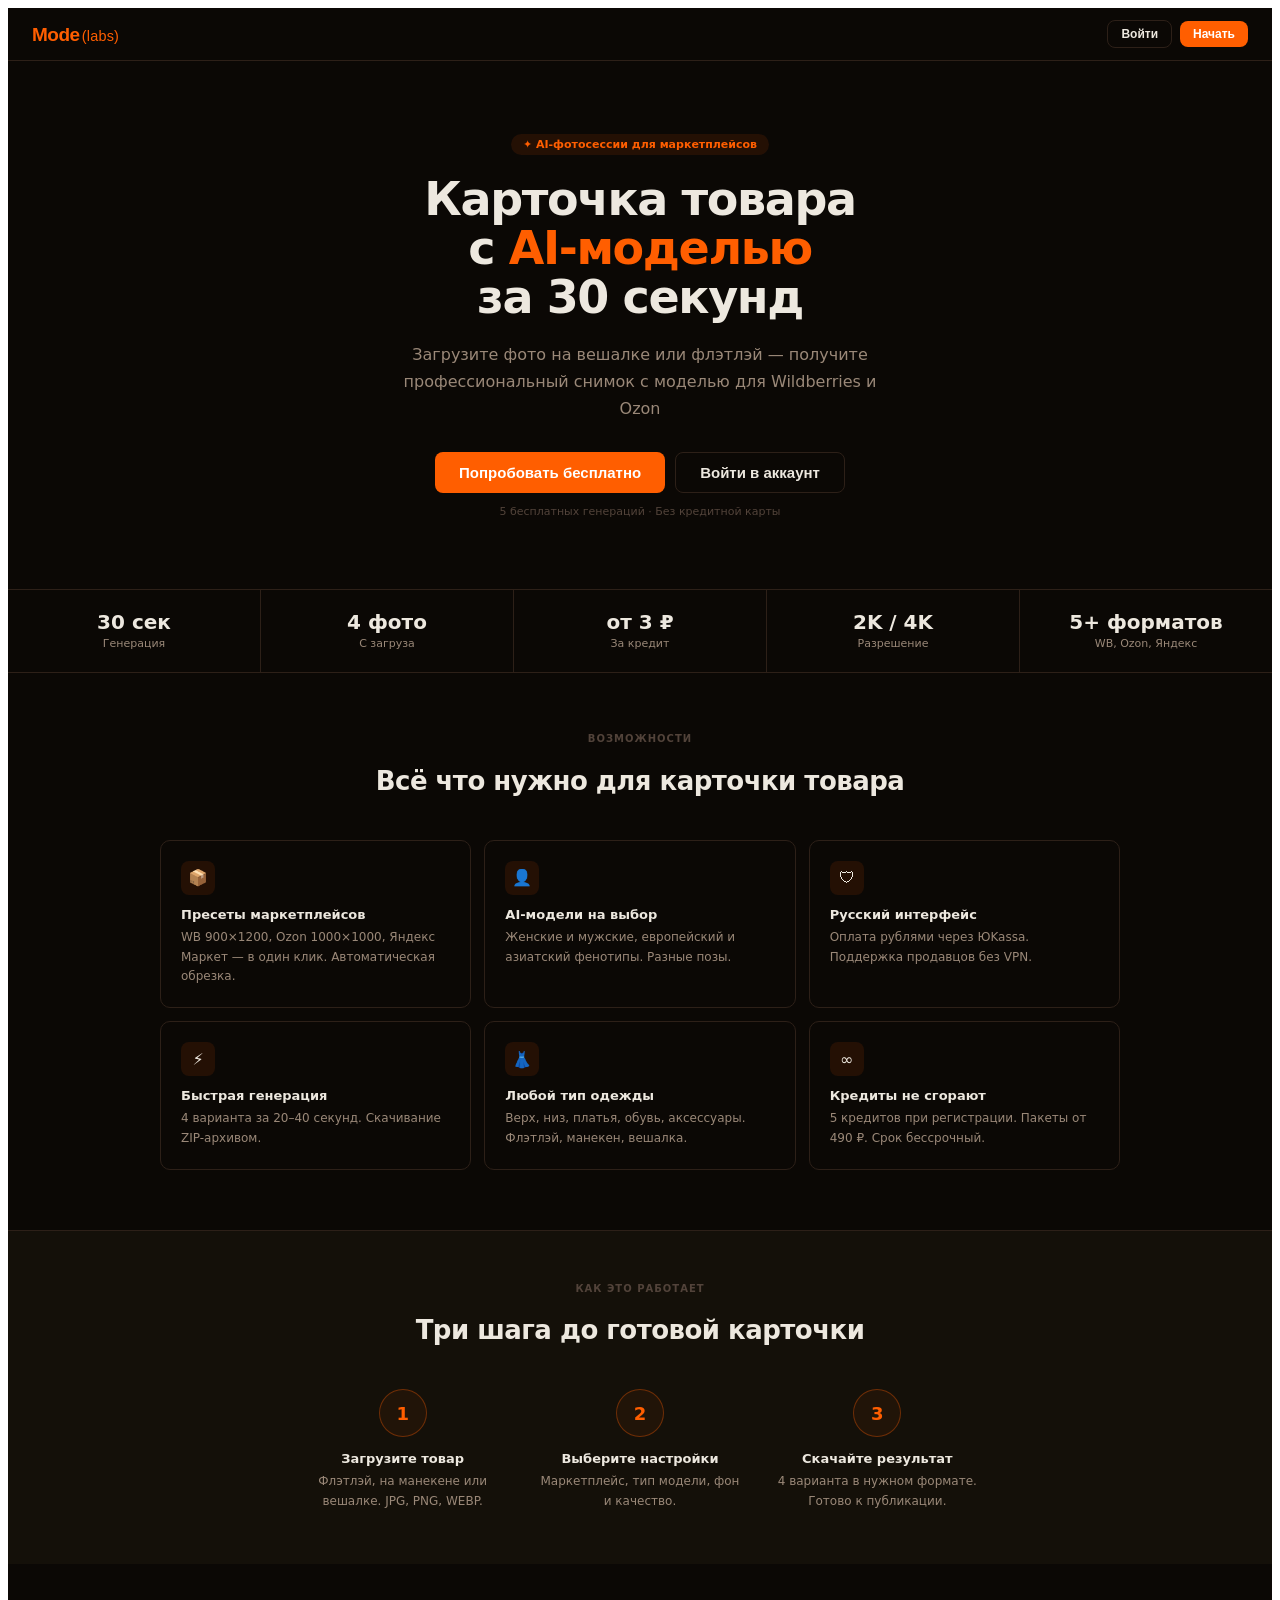
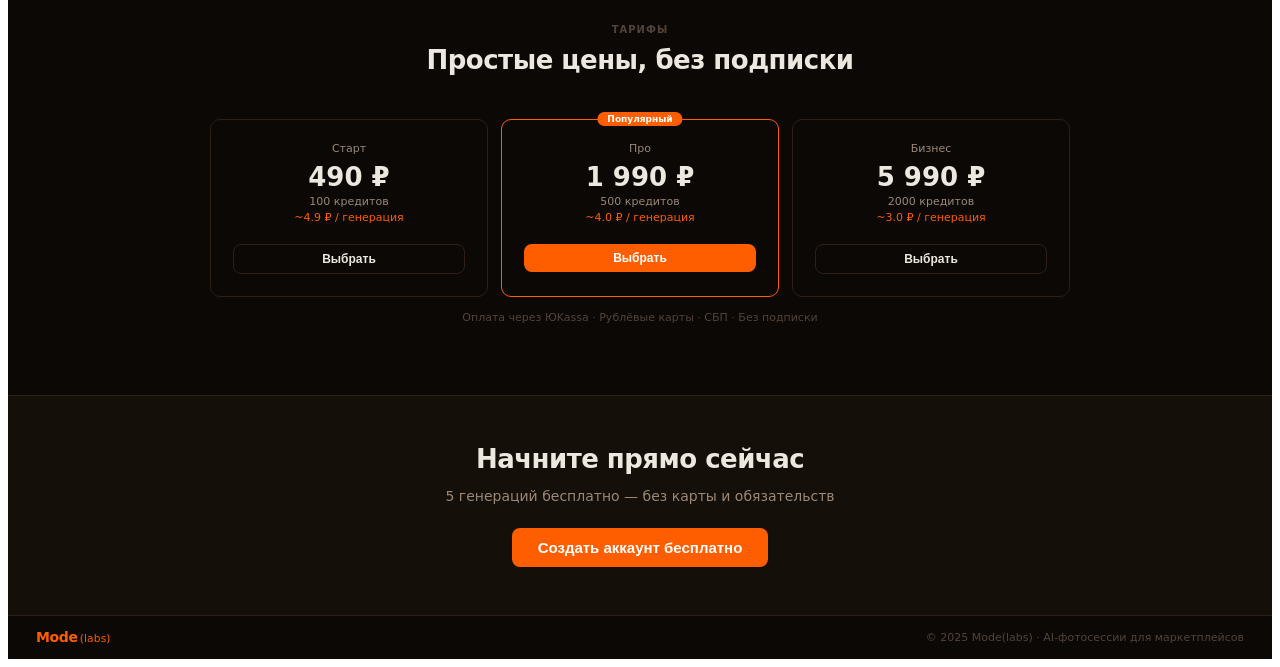
==== ai-platform/index.html @ 8342c1e3 "Deploy ai-platform: ai-platform/index.html" ====
<!DOCTYPE html><html lang="ru"><head><meta charSet="utf-8"/><meta name="viewport" content="width=device-width, initial-scale=1"/><link rel="stylesheet" href="/ai-platform/_next/static/css/af1c600bf6166c7c.css" data-precedence="next"/><link rel="preload" as="script" fetchPriority="low" href="/ai-platform/_next/static/chunks/webpack-ebda83f39826a4a1.js"/><script src="/ai-platform/_next/static/chunks/fd9d1056-4e1a26e2d413ba3c.js" async=""></script><script src="/ai-platform/_next/static/chunks/23-d0611391de2a30e4.js" async=""></script><script src="/ai-platform/_next/static/chunks/main-app-0c053fdb0285bd25.js" async=""></script><script src="/ai-platform/_next/static/chunks/app/page-fd6f2cdaba48dba9.js" async=""></script><title>Mode(labs) — AI-фотосессии для маркетплейсов</title><meta name="description" content="Загрузите фото товара на вешалке или флэтлэй — получите профессиональный снимок с AI-моделью для Wildberries, Ozon и Яндекс Маркет за 30 секунд."/><meta name="keywords" content="AI фотосессии,Wildberries,Ozon,маркетплейс,карточка товара"/><script src="/ai-platform/_next/static/chunks/polyfills-78c92fac7aa8fdd8.js" noModule=""></script></head><body style="font-family:Nunito, system-ui, sans-serif"><div style="background:#0B0805;min-height:100vh;color:#EDE8DF"><header style="display:flex;align-items:center;justify-content:space-between;padding:0 24px;height:52px;border-bottom:1px solid #2D2018;background:#0B0805;position:sticky;top:0;z-index:50"><button style="background:none;border:none;cursor:pointer;padding:0"><div style="display:flex;align-items:baseline;gap:2px;user-select:none;line-height:1"><span style="font-size:19px;font-weight:900;color:#FF5E00;letter-spacing:-0.025em">Mode</span><span style="font-size:14.44px;font-weight:300;color:#FF5E00;letter-spacing:.015em">(labs)</span></div></button><div style="display:flex;align-items:center;gap:8px"><button style="display:inline-flex;align-items:center;justify-content:center;gap:6px;border-radius:8px;font-weight:700;font-size:12px;padding:7px 13px;cursor:pointer;opacity:1;white-space:nowrap;line-height:1;transition:all .15s;background:transparent;color:#EDE8DF;border:1px solid #2D2018">Войти</button><button style="display:inline-flex;align-items:center;justify-content:center;gap:6px;border-radius:8px;font-weight:700;font-size:12px;padding:7px 13px;cursor:pointer;opacity:1;white-space:nowrap;line-height:1;transition:all .15s;background:#FF5E00;color:#fff;border:none">Начать</button></div></header><main style="position:relative"><div class="ml-fade" style="background:#0B0805;color:#EDE8DF"><div style="text-align:center;padding:72px 28px 60px;max-width:720px;margin:0 auto"><div style="display:inline-flex;align-items:center;gap:5px;background:rgba(255,94,0,0.1);color:#FF5E00;padding:4px 12px;border-radius:20px;font-size:11px;font-weight:700;margin-bottom:20px">✦ AI-фотосессии для маркетплейсов</div><h1 style="font-size:clamp(32px, 5vw, 46px);font-weight:900;line-height:1.07;letter-spacing:-0.03em;margin:0 0 18px">Карточка товара<br/>с <span style="color:#FF5E00">AI-моделью</span><br/>за 30 секунд</h1><p style="font-size:16px;color:#9A8878;line-height:1.7;margin:0 0 30px;max-width:500px;margin-left:auto;margin-right:auto">Загрузите фото на вешалке или флэтлэй — получите профессиональный снимок с моделью для Wildberries и Ozon</p><div style="display:flex;gap:10px;justify-content:center;flex-wrap:wrap"><button style="display:inline-flex;align-items:center;justify-content:center;gap:6px;border-radius:8px;font-weight:700;font-size:15px;padding:12px 24px;cursor:pointer;opacity:1;white-space:nowrap;line-height:1;transition:all .15s;background:#FF5E00;color:#fff;border:none">Попробовать бесплатно</button><button style="display:inline-flex;align-items:center;justify-content:center;gap:6px;border-radius:8px;font-weight:700;font-size:15px;padding:12px 24px;cursor:pointer;opacity:1;white-space:nowrap;line-height:1;transition:all .15s;background:transparent;color:#EDE8DF;border:1px solid #2D2018">Войти в аккаунт</button></div><p style="font-size:11px;color:#52433A;margin-top:12px">5 бесплатных генераций · Без кредитной карты</p></div><div style="display:flex;flex-wrap:wrap;border-top:1px solid #2D2018;border-bottom:1px solid #2D2018"><div style="flex:1 1 120px;padding:22px 12px;text-align:center;border-right:1px solid #2D2018"><div style="font-size:20px;font-weight:900;line-height:1">30 сек</div><div style="font-size:11px;color:#9A8878;margin-top:5px">Генерация</div></div><div style="flex:1 1 120px;padding:22px 12px;text-align:center;border-right:1px solid #2D2018"><div style="font-size:20px;font-weight:900;line-height:1">4 фото</div><div style="font-size:11px;color:#9A8878;margin-top:5px">С загруза</div></div><div style="flex:1 1 120px;padding:22px 12px;text-align:center;border-right:1px solid #2D2018"><div style="font-size:20px;font-weight:900;line-height:1">от 3 ₽</div><div style="font-size:11px;color:#9A8878;margin-top:5px">За кредит</div></div><div style="flex:1 1 120px;padding:22px 12px;text-align:center;border-right:1px solid #2D2018"><div style="font-size:20px;font-weight:900;line-height:1">2K / 4K</div><div style="font-size:11px;color:#9A8878;margin-top:5px">Разрешение</div></div><div style="flex:1 1 120px;padding:22px 12px;text-align:center;border-right:none"><div style="font-size:20px;font-weight:900;line-height:1">5+ форматов</div><div style="font-size:11px;color:#9A8878;margin-top:5px">WB, Ozon, Яндекс</div></div></div><div style="padding:60px 28px;max-width:960px;margin:0 auto"><div style="text-align:center;margin-bottom:44px"><div style="font-size:10px;font-weight:700;letter-spacing:.1em;text-transform:uppercase;color:#52433A;margin-bottom:10px">Возможности</div><h2 style="font-size:26px;font-weight:900;letter-spacing:-0.02em">Всё что нужно для карточки товара</h2></div><div style="display:grid;grid-template-columns:repeat(auto-fit, minmax(240px, 1fr));gap:13px"><div style="padding:20px;border:1px solid #2D2018;border-radius:10px"><div style="width:34px;height:34px;background:rgba(255,94,0,0.1);border-radius:8px;display:flex;align-items:center;justify-content:center;margin-bottom:12px;font-size:16px">📦</div><div style="font-size:13px;font-weight:700;margin-bottom:6px">Пресеты маркетплейсов</div><div style="font-size:12px;color:#9A8878;line-height:1.65">WB 900×1200, Ozon 1000×1000, Яндекс Маркет — в один клик. Автоматическая обрезка.</div></div><div style="padding:20px;border:1px solid #2D2018;border-radius:10px"><div style="width:34px;height:34px;background:rgba(255,94,0,0.1);border-radius:8px;display:flex;align-items:center;justify-content:center;margin-bottom:12px;font-size:16px">👤</div><div style="font-size:13px;font-weight:700;margin-bottom:6px">AI-модели на выбор</div><div style="font-size:12px;color:#9A8878;line-height:1.65">Женские и мужские, европейский и азиатский фенотипы. Разные позы.</div></div><div style="padding:20px;border:1px solid #2D2018;border-radius:10px"><div style="width:34px;height:34px;background:rgba(255,94,0,0.1);border-radius:8px;display:flex;align-items:center;justify-content:center;margin-bottom:12px;font-size:16px">🛡</div><div style="font-size:13px;font-weight:700;margin-bottom:6px">Русский интерфейс</div><div style="font-size:12px;color:#9A8878;line-height:1.65">Оплата рублями через ЮKassa. Поддержка продавцов без VPN.</div></div><div style="padding:20px;border:1px solid #2D2018;border-radius:10px"><div style="width:34px;height:34px;background:rgba(255,94,0,0.1);border-radius:8px;display:flex;align-items:center;justify-content:center;margin-bottom:12px;font-size:16px">⚡</div><div style="font-size:13px;font-weight:700;margin-bottom:6px">Быстрая генерация</div><div style="font-size:12px;color:#9A8878;line-height:1.65">4 варианта за 20–40 секунд. Скачивание ZIP-архивом.</div></div><div style="padding:20px;border:1px solid #2D2018;border-radius:10px"><div style="width:34px;height:34px;background:rgba(255,94,0,0.1);border-radius:8px;display:flex;align-items:center;justify-content:center;margin-bottom:12px;font-size:16px">👗</div><div style="font-size:13px;font-weight:700;margin-bottom:6px">Любой тип одежды</div><div style="font-size:12px;color:#9A8878;line-height:1.65">Верх, низ, платья, обувь, аксессуары. Флэтлэй, манекен, вешалка.</div></div><div style="padding:20px;border:1px solid #2D2018;border-radius:10px"><div style="width:34px;height:34px;background:rgba(255,94,0,0.1);border-radius:8px;display:flex;align-items:center;justify-content:center;margin-bottom:12px;font-size:16px">∞</div><div style="font-size:13px;font-weight:700;margin-bottom:6px">Кредиты не сгорают</div><div style="font-size:12px;color:#9A8878;line-height:1.65">5 кредитов при регистрации. Пакеты от 490 ₽. Срок бессрочный.</div></div></div></div><div style="padding:52px 28px;border-top:1px solid #2D2018;background:#141009"><div style="text-align:center;margin-bottom:44px"><div style="font-size:10px;font-weight:700;letter-spacing:.1em;text-transform:uppercase;color:#52433A;margin-bottom:10px">Как это работает</div><h2 style="font-size:26px;font-weight:900;letter-spacing:-0.02em">Три шага до готовой карточки</h2></div><div style="display:grid;grid-template-columns:repeat(auto-fit, minmax(180px, 1fr));gap:32px;max-width:680px;margin:0 auto;text-align:center"><div><div style="width:46px;height:46px;border-radius:50%;border:1px solid rgba(255,94,0,0.35);background:rgba(255,94,0,0.06);display:flex;align-items:center;justify-content:center;margin:0 auto 14px;font-size:18px;font-weight:900;color:#FF5E00">1</div><div style="font-size:13px;font-weight:700;margin-bottom:6px">Загрузите товар</div><div style="font-size:12px;color:#9A8878;line-height:1.65">Флэтлэй, на манекене или вешалке. JPG, PNG, WEBP.</div></div><div><div style="width:46px;height:46px;border-radius:50%;border:1px solid rgba(255,94,0,0.35);background:rgba(255,94,0,0.06);display:flex;align-items:center;justify-content:center;margin:0 auto 14px;font-size:18px;font-weight:900;color:#FF5E00">2</div><div style="font-size:13px;font-weight:700;margin-bottom:6px">Выберите настройки</div><div style="font-size:12px;color:#9A8878;line-height:1.65">Маркетплейс, тип модели, фон и качество.</div></div><div><div style="width:46px;height:46px;border-radius:50%;border:1px solid rgba(255,94,0,0.35);background:rgba(255,94,0,0.06);display:flex;align-items:center;justify-content:center;margin:0 auto 14px;font-size:18px;font-weight:900;color:#FF5E00">3</div><div style="font-size:13px;font-weight:700;margin-bottom:6px">Скачайте результат</div><div style="font-size:12px;color:#9A8878;line-height:1.65">4 варианта в нужном формате. Готово к публикации.</div></div></div></div><div style="padding:60px 28px;max-width:860px;margin:0 auto;text-align:center"><div style="font-size:10px;font-weight:700;letter-spacing:.1em;text-transform:uppercase;color:#52433A;margin-bottom:10px">Тарифы</div><h2 style="font-size:26px;font-weight:900;letter-spacing:-0.02em;margin:0 0 44px">Простые цены, без подписки</h2><div style="display:grid;grid-template-columns:repeat(auto-fit, minmax(200px, 1fr));gap:13px"><div style="padding:22px;border:1px solid #2D2018;border-radius:10px;position:relative"><div style="font-size:11px;color:#9A8878;margin-bottom:7px">Старт</div><div style="font-size:26px;font-weight:900;margin-bottom:3px">490<!-- --> ₽</div><div style="font-size:11px;color:#9A8878;margin-bottom:3px">100<!-- --> кредитов</div><div style="font-size:11px;color:#FF5E00;margin-bottom:20px">~<!-- -->4.9<!-- --> ₽ / генерация</div><button style="display:inline-flex;align-items:center;justify-content:center;gap:6px;border-radius:8px;font-weight:700;font-size:12px;padding:8px 0;cursor:pointer;opacity:1;white-space:nowrap;line-height:1;transition:all .15s;background:transparent;color:#EDE8DF;border:1px solid #2D2018;width:100%">Выбрать</button></div><div style="padding:22px;border:1px solid #FF5E00;border-radius:10px;position:relative"><div style="position:absolute;top:-8px;left:50%;transform:translateX(-50%);background:#FF5E00;color:#fff;font-size:9px;font-weight:800;padding:2px 10px;border-radius:20px;white-space:nowrap">Популярный</div><div style="font-size:11px;color:#9A8878;margin-bottom:7px">Про</div><div style="font-size:26px;font-weight:900;margin-bottom:3px">1 990<!-- --> ₽</div><div style="font-size:11px;color:#9A8878;margin-bottom:3px">500<!-- --> кредитов</div><div style="font-size:11px;color:#FF5E00;margin-bottom:20px">~<!-- -->4.0<!-- --> ₽ / генерация</div><button style="display:inline-flex;align-items:center;justify-content:center;gap:6px;border-radius:8px;font-weight:700;font-size:12px;padding:8px 0;cursor:pointer;opacity:1;white-space:nowrap;line-height:1;transition:all .15s;background:#FF5E00;color:#fff;border:none;width:100%">Выбрать</button></div><div style="padding:22px;border:1px solid #2D2018;border-radius:10px;position:relative"><div style="font-size:11px;color:#9A8878;margin-bottom:7px">Бизнес</div><div style="font-size:26px;font-weight:900;margin-bottom:3px">5 990<!-- --> ₽</div><div style="font-size:11px;color:#9A8878;margin-bottom:3px">2000<!-- --> кредитов</div><div style="font-size:11px;color:#FF5E00;margin-bottom:20px">~<!-- -->3.0<!-- --> ₽ / генерация</div><button style="display:inline-flex;align-items:center;justify-content:center;gap:6px;border-radius:8px;font-weight:700;font-size:12px;padding:8px 0;cursor:pointer;opacity:1;white-space:nowrap;line-height:1;transition:all .15s;background:transparent;color:#EDE8DF;border:1px solid #2D2018;width:100%">Выбрать</button></div></div><p style="margin-top:14px;font-size:11px;color:#52433A">Оплата через ЮKassa · Рублёвые карты · СБП · Без подписки</p></div><div style="text-align:center;padding:48px 28px;border-top:1px solid #2D2018;background:#141009"><h2 style="font-size:26px;font-weight:900;letter-spacing:-0.02em;margin:0 0 12px">Начните прямо сейчас</h2><p style="color:#9A8878;margin-bottom:24px;font-size:14px">5 генераций бесплатно — без карты и обязательств</p><button style="display:inline-flex;align-items:center;justify-content:center;gap:6px;border-radius:8px;font-weight:700;font-size:15px;padding:12px 26px;cursor:pointer;opacity:1;white-space:nowrap;line-height:1;transition:all .15s;background:#FF5E00;color:#fff;border:none">Создать аккаунт бесплатно</button></div><div style="display:flex;align-items:center;justify-content:space-between;flex-wrap:wrap;gap:8px;padding:14px 28px;border-top:1px solid #2D2018"><div style="display:flex;align-items:baseline;gap:2px;user-select:none;line-height:1"><span style="font-size:14px;font-weight:900;color:#FF5E00;letter-spacing:-0.025em">Mode</span><span style="font-size:10.64px;font-weight:300;color:#FF5E00;letter-spacing:.015em">(labs)</span></div><div style="font-size:11px;color:#52433A">© 2025 Mode(labs) · AI-фотосессии для маркетплейсов</div></div></div></main></div><script src="/ai-platform/_next/static/chunks/webpack-ebda83f39826a4a1.js" async=""></script><script>(self.__next_f=self.__next_f||[]).push([0]);self.__next_f.push([2,null])</script><script>self.__next_f.push([1,"1:HL[\"/ai-platform/_next/static/css/af1c600bf6166c7c.css\",\"style\"]\n"])</script><script>self.__next_f.push([1,"2:I[5751,[],\"\"]\n4:I[6513,[],\"ClientPageRoot\"]\n5:I[8212,[\"931\",\"static/chunks/app/page-fd6f2cdaba48dba9.js\"],\"default\"]\n6:I[9275,[],\"\"]\n7:I[1343,[],\"\"]\n9:I[6130,[],\"\"]\na:[]\n"])</script><script>self.__next_f.push([1,"0:[[[\"$\",\"link\",\"0\",{\"rel\":\"stylesheet\",\"href\":\"/ai-platform/_next/static/css/af1c600bf6166c7c.css\",\"precedence\":\"next\",\"crossOrigin\":\"$undefined\"}]],[\"$\",\"$L2\",null,{\"buildId\":\"N1vT6VTdN-Iins-CGkv_4\",\"assetPrefix\":\"/ai-platform\",\"initialCanonicalUrl\":\"/\",\"initialTree\":[\"\",{\"children\":[\"__PAGE__\",{}]},\"$undefined\",\"$undefined\",true],\"initialSeedData\":[\"\",{\"children\":[\"__PAGE__\",{},[[\"$L3\",[\"$\",\"$L4\",null,{\"props\":{\"params\":{},\"searchParams\":{}},\"Component\":\"$5\"}]],null],null]},[[\"$\",\"html\",null,{\"lang\":\"ru\",\"children\":[\"$\",\"body\",null,{\"style\":{\"fontFamily\":\"Nunito, system-ui, sans-serif\"},\"children\":[\"$\",\"$L6\",null,{\"parallelRouterKey\":\"children\",\"segmentPath\":[\"children\"],\"error\":\"$undefined\",\"errorStyles\":\"$undefined\",\"errorScripts\":\"$undefined\",\"template\":[\"$\",\"$L7\",null,{}],\"templateStyles\":\"$undefined\",\"templateScripts\":\"$undefined\",\"notFound\":[[\"$\",\"title\",null,{\"children\":\"404: This page could not be found.\"}],[\"$\",\"div\",null,{\"style\":{\"fontFamily\":\"system-ui,\\\"Segoe UI\\\",Roboto,Helvetica,Arial,sans-serif,\\\"Apple Color Emoji\\\",\\\"Segoe UI Emoji\\\"\",\"height\":\"100vh\",\"textAlign\":\"center\",\"display\":\"flex\",\"flexDirection\":\"column\",\"alignItems\":\"center\",\"justifyContent\":\"center\"},\"children\":[\"$\",\"div\",null,{\"children\":[[\"$\",\"style\",null,{\"dangerouslySetInnerHTML\":{\"__html\":\"body{color:#000;background:#fff;margin:0}.next-error-h1{border-right:1px solid rgba(0,0,0,.3)}@media (prefers-color-scheme:dark){body{color:#fff;background:#000}.next-error-h1{border-right:1px solid rgba(255,255,255,.3)}}\"}}],[\"$\",\"h1\",null,{\"className\":\"next-error-h1\",\"style\":{\"display\":\"inline-block\",\"margin\":\"0 20px 0 0\",\"padding\":\"0 23px 0 0\",\"fontSize\":24,\"fontWeight\":500,\"verticalAlign\":\"top\",\"lineHeight\":\"49px\"},\"children\":\"404\"}],[\"$\",\"div\",null,{\"style\":{\"display\":\"inline-block\"},\"children\":[\"$\",\"h2\",null,{\"style\":{\"fontSize\":14,\"fontWeight\":400,\"lineHeight\":\"49px\",\"margin\":0},\"children\":\"This page could not be found.\"}]}]]}]}]],\"notFoundStyles\":[],\"styles\":null}]}]}],null],null],\"couldBeIntercepted\":false,\"initialHead\":[null,\"$L8\"],\"globalErrorComponent\":\"$9\",\"missingSlots\":\"$Wa\"}]]\n"])</script><script>self.__next_f.push([1,"8:[[\"$\",\"meta\",\"0\",{\"name\":\"viewport\",\"content\":\"width=device-width, initial-scale=1\"}],[\"$\",\"meta\",\"1\",{\"charSet\":\"utf-8\"}],[\"$\",\"title\",\"2\",{\"children\":\"Mode(labs) — AI-фотосессии для маркетплейсов\"}],[\"$\",\"meta\",\"3\",{\"name\":\"description\",\"content\":\"Загрузите фото товара на вешалке или флэтлэй — получите профессиональный снимок с AI-моделью для Wildberries, Ozon и Яндекс Маркет за 30 секунд.\"}],[\"$\",\"meta\",\"4\",{\"name\":\"keywords\",\"content\":\"AI фотосессии,Wildberries,Ozon,маркетплейс,карточка товара\"}]]\n3:null\n"])</script></body></html>
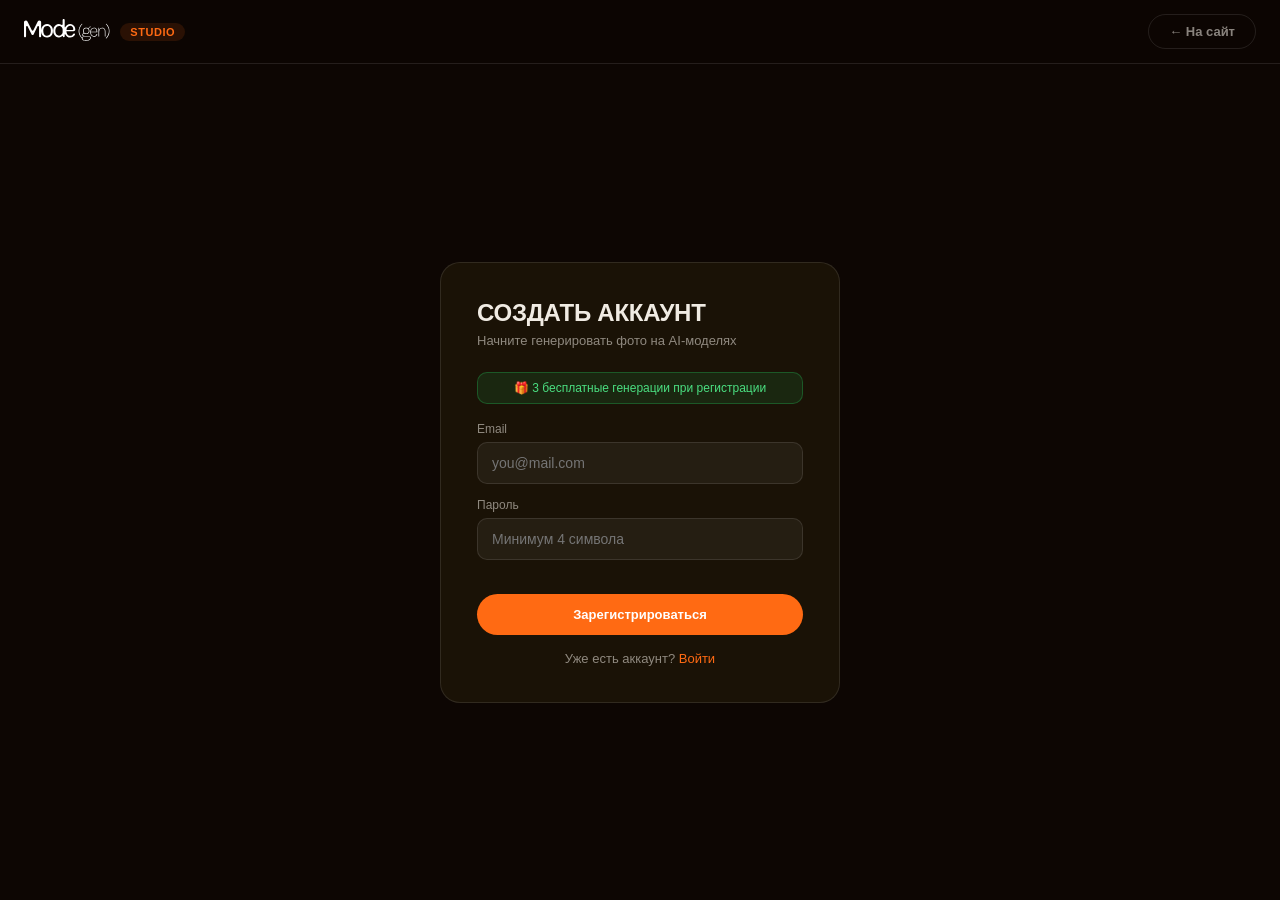
==== commit f29538ca: "AI Platform: full working studio (auth, generation, gallery, billing)" ====
--- a/ai-platform/index.html
+++ b/ai-platform/index.html
@@ -1 +1,533 @@
-<!DOCTYPE html><html lang="ru"><head><meta charSet="utf-8"/><meta name="viewport" content="width=device-width, initial-scale=1"/><link rel="stylesheet" href="/ai-platform/_next/static/css/af1c600bf6166c7c.css" data-precedence="next"/><link rel="preload" as="script" fetchPriority="low" href="/ai-platform/_next/static/chunks/webpack-ebda83f39826a4a1.js"/><script src="/ai-platform/_next/static/chunks/fd9d1056-4e1a26e2d413ba3c.js" async=""></script><script src="/ai-platform/_next/static/chunks/23-d0611391de2a30e4.js" async=""></script><script src="/ai-platform/_next/static/chunks/main-app-0c053fdb0285bd25.js" async=""></script><script src="/ai-platform/_next/static/chunks/app/page-fd6f2cdaba48dba9.js" async=""></script><title>Mode(labs) — AI-фотосессии для маркетплейсов</title><meta name="description" content="Загрузите фото товара на вешалке или флэтлэй — получите профессиональный снимок с AI-моделью для Wildberries, Ozon и Яндекс Маркет за 30 секунд."/><meta name="keywords" content="AI фотосессии,Wildberries,Ozon,маркетплейс,карточка товара"/><script src="/ai-platform/_next/static/chunks/polyfills-78c92fac7aa8fdd8.js" noModule=""></script></head><body style="font-family:Nunito, system-ui, sans-serif"><div style="background:#0B0805;min-height:100vh;color:#EDE8DF"><header style="display:flex;align-items:center;justify-content:space-between;padding:0 24px;height:52px;border-bottom:1px solid #2D2018;background:#0B0805;position:sticky;top:0;z-index:50"><button style="background:none;border:none;cursor:pointer;padding:0"><div style="display:flex;align-items:baseline;gap:2px;user-select:none;line-height:1"><span style="font-size:19px;font-weight:900;color:#FF5E00;letter-spacing:-0.025em">Mode</span><span style="font-size:14.44px;font-weight:300;color:#FF5E00;letter-spacing:.015em">(labs)</span></div></button><div style="display:flex;align-items:center;gap:8px"><button style="display:inline-flex;align-items:center;justify-content:center;gap:6px;border-radius:8px;font-weight:700;font-size:12px;padding:7px 13px;cursor:pointer;opacity:1;white-space:nowrap;line-height:1;transition:all .15s;background:transparent;color:#EDE8DF;border:1px solid #2D2018">Войти</button><button style="display:inline-flex;align-items:center;justify-content:center;gap:6px;border-radius:8px;font-weight:700;font-size:12px;padding:7px 13px;cursor:pointer;opacity:1;white-space:nowrap;line-height:1;transition:all .15s;background:#FF5E00;color:#fff;border:none">Начать</button></div></header><main style="position:relative"><div class="ml-fade" style="background:#0B0805;color:#EDE8DF"><div style="text-align:center;padding:72px 28px 60px;max-width:720px;margin:0 auto"><div style="display:inline-flex;align-items:center;gap:5px;background:rgba(255,94,0,0.1);color:#FF5E00;padding:4px 12px;border-radius:20px;font-size:11px;font-weight:700;margin-bottom:20px">✦ AI-фотосессии для маркетплейсов</div><h1 style="font-size:clamp(32px, 5vw, 46px);font-weight:900;line-height:1.07;letter-spacing:-0.03em;margin:0 0 18px">Карточка товара<br/>с <span style="color:#FF5E00">AI-моделью</span><br/>за 30 секунд</h1><p style="font-size:16px;color:#9A8878;line-height:1.7;margin:0 0 30px;max-width:500px;margin-left:auto;margin-right:auto">Загрузите фото на вешалке или флэтлэй — получите профессиональный снимок с моделью для Wildberries и Ozon</p><div style="display:flex;gap:10px;justify-content:center;flex-wrap:wrap"><button style="display:inline-flex;align-items:center;justify-content:center;gap:6px;border-radius:8px;font-weight:700;font-size:15px;padding:12px 24px;cursor:pointer;opacity:1;white-space:nowrap;line-height:1;transition:all .15s;background:#FF5E00;color:#fff;border:none">Попробовать бесплатно</button><button style="display:inline-flex;align-items:center;justify-content:center;gap:6px;border-radius:8px;font-weight:700;font-size:15px;padding:12px 24px;cursor:pointer;opacity:1;white-space:nowrap;line-height:1;transition:all .15s;background:transparent;color:#EDE8DF;border:1px solid #2D2018">Войти в аккаунт</button></div><p style="font-size:11px;color:#52433A;margin-top:12px">5 бесплатных генераций · Без кредитной карты</p></div><div style="display:flex;flex-wrap:wrap;border-top:1px solid #2D2018;border-bottom:1px solid #2D2018"><div style="flex:1 1 120px;padding:22px 12px;text-align:center;border-right:1px solid #2D2018"><div style="font-size:20px;font-weight:900;line-height:1">30 сек</div><div style="font-size:11px;color:#9A8878;margin-top:5px">Генерация</div></div><div style="flex:1 1 120px;padding:22px 12px;text-align:center;border-right:1px solid #2D2018"><div style="font-size:20px;font-weight:900;line-height:1">4 фото</div><div style="font-size:11px;color:#9A8878;margin-top:5px">С загруза</div></div><div style="flex:1 1 120px;padding:22px 12px;text-align:center;border-right:1px solid #2D2018"><div style="font-size:20px;font-weight:900;line-height:1">от 3 ₽</div><div style="font-size:11px;color:#9A8878;margin-top:5px">За кредит</div></div><div style="flex:1 1 120px;padding:22px 12px;text-align:center;border-right:1px solid #2D2018"><div style="font-size:20px;font-weight:900;line-height:1">2K / 4K</div><div style="font-size:11px;color:#9A8878;margin-top:5px">Разрешение</div></div><div style="flex:1 1 120px;padding:22px 12px;text-align:center;border-right:none"><div style="font-size:20px;font-weight:900;line-height:1">5+ форматов</div><div style="font-size:11px;color:#9A8878;margin-top:5px">WB, Ozon, Яндекс</div></div></div><div style="padding:60px 28px;max-width:960px;margin:0 auto"><div style="text-align:center;margin-bottom:44px"><div style="font-size:10px;font-weight:700;letter-spacing:.1em;text-transform:uppercase;color:#52433A;margin-bottom:10px">Возможности</div><h2 style="font-size:26px;font-weight:900;letter-spacing:-0.02em">Всё что нужно для карточки товара</h2></div><div style="display:grid;grid-template-columns:repeat(auto-fit, minmax(240px, 1fr));gap:13px"><div style="padding:20px;border:1px solid #2D2018;border-radius:10px"><div style="width:34px;height:34px;background:rgba(255,94,0,0.1);border-radius:8px;display:flex;align-items:center;justify-content:center;margin-bottom:12px;font-size:16px">📦</div><div style="font-size:13px;font-weight:700;margin-bottom:6px">Пресеты маркетплейсов</div><div style="font-size:12px;color:#9A8878;line-height:1.65">WB 900×1200, Ozon 1000×1000, Яндекс Маркет — в один клик. Автоматическая обрезка.</div></div><div style="padding:20px;border:1px solid #2D2018;border-radius:10px"><div style="width:34px;height:34px;background:rgba(255,94,0,0.1);border-radius:8px;display:flex;align-items:center;justify-content:center;margin-bottom:12px;font-size:16px">👤</div><div style="font-size:13px;font-weight:700;margin-bottom:6px">AI-модели на выбор</div><div style="font-size:12px;color:#9A8878;line-height:1.65">Женские и мужские, европейский и азиатский фенотипы. Разные позы.</div></div><div style="padding:20px;border:1px solid #2D2018;border-radius:10px"><div style="width:34px;height:34px;background:rgba(255,94,0,0.1);border-radius:8px;display:flex;align-items:center;justify-content:center;margin-bottom:12px;font-size:16px">🛡</div><div style="font-size:13px;font-weight:700;margin-bottom:6px">Русский интерфейс</div><div style="font-size:12px;color:#9A8878;line-height:1.65">Оплата рублями через ЮKassa. Поддержка продавцов без VPN.</div></div><div style="padding:20px;border:1px solid #2D2018;border-radius:10px"><div style="width:34px;height:34px;background:rgba(255,94,0,0.1);border-radius:8px;display:flex;align-items:center;justify-content:center;margin-bottom:12px;font-size:16px">⚡</div><div style="font-size:13px;font-weight:700;margin-bottom:6px">Быстрая генерация</div><div style="font-size:12px;color:#9A8878;line-height:1.65">4 варианта за 20–40 секунд. Скачивание ZIP-архивом.</div></div><div style="padding:20px;border:1px solid #2D2018;border-radius:10px"><div style="width:34px;height:34px;background:rgba(255,94,0,0.1);border-radius:8px;display:flex;align-items:center;justify-content:center;margin-bottom:12px;font-size:16px">👗</div><div style="font-size:13px;font-weight:700;margin-bottom:6px">Любой тип одежды</div><div style="font-size:12px;color:#9A8878;line-height:1.65">Верх, низ, платья, обувь, аксессуары. Флэтлэй, манекен, вешалка.</div></div><div style="padding:20px;border:1px solid #2D2018;border-radius:10px"><div style="width:34px;height:34px;background:rgba(255,94,0,0.1);border-radius:8px;display:flex;align-items:center;justify-content:center;margin-bottom:12px;font-size:16px">∞</div><div style="font-size:13px;font-weight:700;margin-bottom:6px">Кредиты не сгорают</div><div style="font-size:12px;color:#9A8878;line-height:1.65">5 кредитов при регистрации. Пакеты от 490 ₽. Срок бессрочный.</div></div></div></div><div style="padding:52px 28px;border-top:1px solid #2D2018;background:#141009"><div style="text-align:center;margin-bottom:44px"><div style="font-size:10px;font-weight:700;letter-spacing:.1em;text-transform:uppercase;color:#52433A;margin-bottom:10px">Как это работает</div><h2 style="font-size:26px;font-weight:900;letter-spacing:-0.02em">Три шага до готовой карточки</h2></div><div style="display:grid;grid-template-columns:repeat(auto-fit, minmax(180px, 1fr));gap:32px;max-width:680px;margin:0 auto;text-align:center"><div><div style="width:46px;height:46px;border-radius:50%;border:1px solid rgba(255,94,0,0.35);background:rgba(255,94,0,0.06);display:flex;align-items:center;justify-content:center;margin:0 auto 14px;font-size:18px;font-weight:900;color:#FF5E00">1</div><div style="font-size:13px;font-weight:700;margin-bottom:6px">Загрузите товар</div><div style="font-size:12px;color:#9A8878;line-height:1.65">Флэтлэй, на манекене или вешалке. JPG, PNG, WEBP.</div></div><div><div style="width:46px;height:46px;border-radius:50%;border:1px solid rgba(255,94,0,0.35);background:rgba(255,94,0,0.06);display:flex;align-items:center;justify-content:center;margin:0 auto 14px;font-size:18px;font-weight:900;color:#FF5E00">2</div><div style="font-size:13px;font-weight:700;margin-bottom:6px">Выберите настройки</div><div style="font-size:12px;color:#9A8878;line-height:1.65">Маркетплейс, тип модели, фон и качество.</div></div><div><div style="width:46px;height:46px;border-radius:50%;border:1px solid rgba(255,94,0,0.35);background:rgba(255,94,0,0.06);display:flex;align-items:center;justify-content:center;margin:0 auto 14px;font-size:18px;font-weight:900;color:#FF5E00">3</div><div style="font-size:13px;font-weight:700;margin-bottom:6px">Скачайте результат</div><div style="font-size:12px;color:#9A8878;line-height:1.65">4 варианта в нужном формате. Готово к публикации.</div></div></div></div><div style="padding:60px 28px;max-width:860px;margin:0 auto;text-align:center"><div style="font-size:10px;font-weight:700;letter-spacing:.1em;text-transform:uppercase;color:#52433A;margin-bottom:10px">Тарифы</div><h2 style="font-size:26px;font-weight:900;letter-spacing:-0.02em;margin:0 0 44px">Простые цены, без подписки</h2><div style="display:grid;grid-template-columns:repeat(auto-fit, minmax(200px, 1fr));gap:13px"><div style="padding:22px;border:1px solid #2D2018;border-radius:10px;position:relative"><div style="font-size:11px;color:#9A8878;margin-bottom:7px">Старт</div><div style="font-size:26px;font-weight:900;margin-bottom:3px">490<!-- --> ₽</div><div style="font-size:11px;color:#9A8878;margin-bottom:3px">100<!-- --> кредитов</div><div style="font-size:11px;color:#FF5E00;margin-bottom:20px">~<!-- -->4.9<!-- --> ₽ / генерация</div><button style="display:inline-flex;align-items:center;justify-content:center;gap:6px;border-radius:8px;font-weight:700;font-size:12px;padding:8px 0;cursor:pointer;opacity:1;white-space:nowrap;line-height:1;transition:all .15s;background:transparent;color:#EDE8DF;border:1px solid #2D2018;width:100%">Выбрать</button></div><div style="padding:22px;border:1px solid #FF5E00;border-radius:10px;position:relative"><div style="position:absolute;top:-8px;left:50%;transform:translateX(-50%);background:#FF5E00;color:#fff;font-size:9px;font-weight:800;padding:2px 10px;border-radius:20px;white-space:nowrap">Популярный</div><div style="font-size:11px;color:#9A8878;margin-bottom:7px">Про</div><div style="font-size:26px;font-weight:900;margin-bottom:3px">1 990<!-- --> ₽</div><div style="font-size:11px;color:#9A8878;margin-bottom:3px">500<!-- --> кредитов</div><div style="font-size:11px;color:#FF5E00;margin-bottom:20px">~<!-- -->4.0<!-- --> ₽ / генерация</div><button style="display:inline-flex;align-items:center;justify-content:center;gap:6px;border-radius:8px;font-weight:700;font-size:12px;padding:8px 0;cursor:pointer;opacity:1;white-space:nowrap;line-height:1;transition:all .15s;background:#FF5E00;color:#fff;border:none;width:100%">Выбрать</button></div><div style="padding:22px;border:1px solid #2D2018;border-radius:10px;position:relative"><div style="font-size:11px;color:#9A8878;margin-bottom:7px">Бизнес</div><div style="font-size:26px;font-weight:900;margin-bottom:3px">5 990<!-- --> ₽</div><div style="font-size:11px;color:#9A8878;margin-bottom:3px">2000<!-- --> кредитов</div><div style="font-size:11px;color:#FF5E00;margin-bottom:20px">~<!-- -->3.0<!-- --> ₽ / генерация</div><button style="display:inline-flex;align-items:center;justify-content:center;gap:6px;border-radius:8px;font-weight:700;font-size:12px;padding:8px 0;cursor:pointer;opacity:1;white-space:nowrap;line-height:1;transition:all .15s;background:transparent;color:#EDE8DF;border:1px solid #2D2018;width:100%">Выбрать</button></div></div><p style="margin-top:14px;font-size:11px;color:#52433A">Оплата через ЮKassa · Рублёвые карты · СБП · Без подписки</p></div><div style="text-align:center;padding:48px 28px;border-top:1px solid #2D2018;background:#141009"><h2 style="font-size:26px;font-weight:900;letter-spacing:-0.02em;margin:0 0 12px">Начните прямо сейчас</h2><p style="color:#9A8878;margin-bottom:24px;font-size:14px">5 генераций бесплатно — без карты и обязательств</p><button style="display:inline-flex;align-items:center;justify-content:center;gap:6px;border-radius:8px;font-weight:700;font-size:15px;padding:12px 26px;cursor:pointer;opacity:1;white-space:nowrap;line-height:1;transition:all .15s;background:#FF5E00;color:#fff;border:none">Создать аккаунт бесплатно</button></div><div style="display:flex;align-items:center;justify-content:space-between;flex-wrap:wrap;gap:8px;padding:14px 28px;border-top:1px solid #2D2018"><div style="display:flex;align-items:baseline;gap:2px;user-select:none;line-height:1"><span style="font-size:14px;font-weight:900;color:#FF5E00;letter-spacing:-0.025em">Mode</span><span style="font-size:10.64px;font-weight:300;color:#FF5E00;letter-spacing:.015em">(labs)</span></div><div style="font-size:11px;color:#52433A">© 2025 Mode(labs) · AI-фотосессии для маркетплейсов</div></div></div></main></div><script src="/ai-platform/_next/static/chunks/webpack-ebda83f39826a4a1.js" async=""></script><script>(self.__next_f=self.__next_f||[]).push([0]);self.__next_f.push([2,null])</script><script>self.__next_f.push([1,"1:HL[\"/ai-platform/_next/static/css/af1c600bf6166c7c.css\",\"style\"]\n"])</script><script>self.__next_f.push([1,"2:I[5751,[],\"\"]\n4:I[6513,[],\"ClientPageRoot\"]\n5:I[8212,[\"931\",\"static/chunks/app/page-fd6f2cdaba48dba9.js\"],\"default\"]\n6:I[9275,[],\"\"]\n7:I[1343,[],\"\"]\n9:I[6130,[],\"\"]\na:[]\n"])</script><script>self.__next_f.push([1,"0:[[[\"$\",\"link\",\"0\",{\"rel\":\"stylesheet\",\"href\":\"/ai-platform/_next/static/css/af1c600bf6166c7c.css\",\"precedence\":\"next\",\"crossOrigin\":\"$undefined\"}]],[\"$\",\"$L2\",null,{\"buildId\":\"N1vT6VTdN-Iins-CGkv_4\",\"assetPrefix\":\"/ai-platform\",\"initialCanonicalUrl\":\"/\",\"initialTree\":[\"\",{\"children\":[\"__PAGE__\",{}]},\"$undefined\",\"$undefined\",true],\"initialSeedData\":[\"\",{\"children\":[\"__PAGE__\",{},[[\"$L3\",[\"$\",\"$L4\",null,{\"props\":{\"params\":{},\"searchParams\":{}},\"Component\":\"$5\"}]],null],null]},[[\"$\",\"html\",null,{\"lang\":\"ru\",\"children\":[\"$\",\"body\",null,{\"style\":{\"fontFamily\":\"Nunito, system-ui, sans-serif\"},\"children\":[\"$\",\"$L6\",null,{\"parallelRouterKey\":\"children\",\"segmentPath\":[\"children\"],\"error\":\"$undefined\",\"errorStyles\":\"$undefined\",\"errorScripts\":\"$undefined\",\"template\":[\"$\",\"$L7\",null,{}],\"templateStyles\":\"$undefined\",\"templateScripts\":\"$undefined\",\"notFound\":[[\"$\",\"title\",null,{\"children\":\"404: This page could not be found.\"}],[\"$\",\"div\",null,{\"style\":{\"fontFamily\":\"system-ui,\\\"Segoe UI\\\",Roboto,Helvetica,Arial,sans-serif,\\\"Apple Color Emoji\\\",\\\"Segoe UI Emoji\\\"\",\"height\":\"100vh\",\"textAlign\":\"center\",\"display\":\"flex\",\"flexDirection\":\"column\",\"alignItems\":\"center\",\"justifyContent\":\"center\"},\"children\":[\"$\",\"div\",null,{\"children\":[[\"$\",\"style\",null,{\"dangerouslySetInnerHTML\":{\"__html\":\"body{color:#000;background:#fff;margin:0}.next-error-h1{border-right:1px solid rgba(0,0,0,.3)}@media (prefers-color-scheme:dark){body{color:#fff;background:#000}.next-error-h1{border-right:1px solid rgba(255,255,255,.3)}}\"}}],[\"$\",\"h1\",null,{\"className\":\"next-error-h1\",\"style\":{\"display\":\"inline-block\",\"margin\":\"0 20px 0 0\",\"padding\":\"0 23px 0 0\",\"fontSize\":24,\"fontWeight\":500,\"verticalAlign\":\"top\",\"lineHeight\":\"49px\"},\"children\":\"404\"}],[\"$\",\"div\",null,{\"style\":{\"display\":\"inline-block\"},\"children\":[\"$\",\"h2\",null,{\"style\":{\"fontSize\":14,\"fontWeight\":400,\"lineHeight\":\"49px\",\"margin\":0},\"children\":\"This page could not be found.\"}]}]]}]}]],\"notFoundStyles\":[],\"styles\":null}]}]}],null],null],\"couldBeIntercepted\":false,\"initialHead\":[null,\"$L8\"],\"globalErrorComponent\":\"$9\",\"missingSlots\":\"$Wa\"}]]\n"])</script><script>self.__next_f.push([1,"8:[[\"$\",\"meta\",\"0\",{\"name\":\"viewport\",\"content\":\"width=device-width, initial-scale=1\"}],[\"$\",\"meta\",\"1\",{\"charSet\":\"utf-8\"}],[\"$\",\"title\",\"2\",{\"children\":\"Mode(labs) — AI-фотосессии для маркетплейсов\"}],[\"$\",\"meta\",\"3\",{\"name\":\"description\",\"content\":\"Загрузите фото товара на вешалке или флэтлэй — получите профессиональный снимок с AI-моделью для Wildberries, Ozon и Яндекс Маркет за 30 секунд.\"}],[\"$\",\"meta\",\"4\",{\"name\":\"keywords\",\"content\":\"AI фотосессии,Wildberries,Ozon,маркетплейс,карточка товара\"}]]\n3:null\n"])</script></body></html>+<!DOCTYPE html>
+<html lang="ru">
+<head>
+<meta charset="UTF-8"/>
+<meta name="viewport" content="width=device-width,initial-scale=1.0"/>
+<title>Mode(gen) Studio — AI-фотосессии</title>
+<style>
+*,*::before,*::after{box-sizing:border-box;margin:0;padding:0}
+:root{--or:#FF6A13;--bg:#0D0603;--card:#1A1206;--bd:rgba(255,255,255,.1);--tx:#F0EBE3;--mu:rgba(240,235,227,.55)}
+html,body{overflow-x:hidden;max-width:100vw}
+body{font-family:Inter,-apple-system,sans-serif;background:var(--bg);color:var(--tx);min-height:100vh}
+a{text-decoration:none;color:inherit}
+button{font-family:inherit;cursor:pointer;border:none}
+input,textarea,select{font-family:inherit}
+
+/* NAV */
+.nav{position:fixed;top:0;left:0;right:0;height:64px;background:rgba(13,6,3,.95);backdrop-filter:blur(16px);
+  border-bottom:1px solid var(--bd);display:flex;align-items:center;justify-content:space-between;padding:0 24px;z-index:100}
+.nav-left{display:flex;align-items:center;gap:10px}
+.logo{height:22px;filter:brightness(0) invert(1)}
+.studio-tag{font-size:11px;font-weight:600;color:var(--or);background:rgba(255,106,19,.12);
+  padding:3px 10px;border-radius:12px;letter-spacing:.05em}
+.nav-right{display:flex;align-items:center;gap:14px}
+.credits-pill{display:flex;align-items:center;gap:6px;background:var(--card);border:1px solid var(--bd);
+  padding:7px 14px;border-radius:20px;font-size:13px;font-weight:600}
+.credits-pill span{color:var(--or)}
+.btn{background:var(--or);color:#fff;padding:9px 20px;border-radius:24px;font-size:13px;font-weight:600;transition:.2s}
+.btn:hover{background:#E55200}
+.btn-ghost{background:transparent;border:1px solid var(--bd);color:var(--mu)}
+.btn-ghost:hover{color:#fff;border-color:rgba(255,255,255,.3)}
+.btn:disabled{opacity:.5;cursor:not-allowed}
+
+/* LAYOUT */
+.page{padding-top:64px;min-height:100vh}
+.container{max-width:1200px;margin:0 auto;padding:32px 24px}
+
+/* AUTH */
+.auth-wrap{display:flex;align-items:center;justify-content:center;min-height:calc(100vh - 64px);padding:24px}
+.auth-card{width:100%;max-width:400px;background:var(--card);border:1px solid var(--bd);border-radius:20px;padding:36px}
+.auth-card h1{font-size:24px;font-weight:600;margin-bottom:6px;text-transform:uppercase;letter-spacing:-.01em}
+.auth-card p{font-size:13px;color:var(--mu);margin-bottom:24px}
+.field{margin-bottom:14px}
+.field label{display:block;font-size:12px;color:var(--mu);margin-bottom:6px;font-weight:500}
+.field input{width:100%;background:rgba(255,255,255,.05);border:1px solid var(--bd);border-radius:10px;
+  padding:12px 14px;color:var(--tx);font-size:14px;outline:none;transition:.2s}
+.field input:focus{border-color:rgba(255,106,19,.5)}
+.auth-err{font-size:12px;color:#EF6A5A;margin:-6px 0 10px;min-height:16px}
+.auth-switch{text-align:center;font-size:13px;color:var(--mu);margin-top:16px}
+.auth-switch a{color:var(--or);cursor:pointer}
+.free-badge{background:rgba(34,197,94,.12);border:1px solid rgba(34,197,94,.3);color:#4ADE80;
+  font-size:12px;padding:8px 14px;border-radius:10px;margin-bottom:18px;text-align:center}
+
+/* TABS */
+.tabs{display:flex;gap:6px;margin-bottom:28px;flex-wrap:wrap}
+.tab{padding:9px 20px;border-radius:22px;font-size:13px;font-weight:600;background:transparent;
+  color:var(--mu);border:1px solid var(--bd);transition:.2s}
+.tab.active{background:var(--or);color:#fff;border-color:var(--or)}
+
+/* STUDIO */
+.studio{display:grid;grid-template-columns:1fr 340px;gap:20px}
+@media(max-width:900px){.studio{grid-template-columns:1fr}}
+.panel{background:var(--card);border:1px solid var(--bd);border-radius:18px;padding:22px}
+.panel h3{font-size:14px;font-weight:600;text-transform:uppercase;letter-spacing:.03em;margin-bottom:16px;color:var(--mu)}
+
+/* DROPZONE */
+.drop{border:2px dashed rgba(255,106,19,.35);border-radius:14px;padding:36px 20px;text-align:center;
+  cursor:pointer;transition:.2s;position:relative;min-height:220px;display:flex;flex-direction:column;
+  align-items:center;justify-content:center;gap:10px}
+.drop:hover,.drop.over{border-color:var(--or);background:rgba(255,106,19,.04)}
+.drop .ic{font-size:36px}
+.drop .t1{font-size:15px;font-weight:600}
+.drop .t2{font-size:12px;color:var(--mu)}
+.drop img.preview{max-width:100%;max-height:300px;border-radius:10px;object-fit:contain}
+.drop input{display:none}
+
+/* MODEL GRID */
+.mgrid{display:grid;grid-template-columns:repeat(4,1fr);gap:8px}
+@media(max-width:600px){.mgrid{grid-template-columns:repeat(3,1fr)}}
+.mopt{position:relative;border-radius:10px;overflow:hidden;cursor:pointer;aspect-ratio:3/4;
+  border:2px solid transparent;transition:.15s}
+.mopt img{width:100%;height:100%;object-fit:cover;display:block}
+.mopt .mname{position:absolute;bottom:0;left:0;right:0;padding:14px 6px 5px;font-size:10px;font-weight:600;
+  text-align:center;background:linear-gradient(to top,rgba(0,0,0,.85),transparent);text-transform:uppercase}
+.mopt.sel{border-color:var(--or)}
+.mopt.sel::after{content:'✓';position:absolute;top:5px;right:5px;width:18px;height:18px;background:var(--or);
+  border-radius:50%;color:#fff;font-size:10px;display:flex;align-items:center;justify-content:center;font-weight:700}
+
+/* OPTIONS */
+.opt-row{display:flex;gap:6px;flex-wrap:wrap;margin-bottom:16px}
+.chip{padding:8px 14px;border-radius:18px;font-size:12px;font-weight:500;background:rgba(255,255,255,.05);
+  border:1px solid var(--bd);color:var(--mu);cursor:pointer;transition:.15s}
+.chip.sel{background:rgba(255,106,19,.15);border-color:var(--or);color:var(--or)}
+
+/* GENERATE BUTTON */
+.gen-btn{width:100%;padding:15px;border-radius:14px;background:var(--or);color:#fff;font-size:15px;
+  font-weight:700;display:flex;align-items:center;justify-content:center;gap:8px;transition:.2s}
+.gen-btn:hover:not(:disabled){background:#E55200}
+.gen-btn:disabled{opacity:.45;cursor:not-allowed}
+.gen-note{font-size:11px;color:var(--mu);text-align:center;margin-top:10px}
+
+/* PROGRESS */
+.progress-wrap{display:none;margin-top:16px}
+.progress-wrap.show{display:block}
+.pbar{height:6px;background:rgba(255,255,255,.08);border-radius:6px;overflow:hidden}
+.pfill{height:100%;background:linear-gradient(90deg,var(--or),#FF8A3D);width:0%;transition:width .5s;border-radius:6px}
+.ptext{font-size:12px;color:var(--mu);margin-top:8px;text-align:center}
+
+/* RESULT */
+.result-wrap{display:none;margin-top:18px}
+.result-wrap.show{display:block}
+.result-img{width:100%;border-radius:14px;display:block}
+.result-actions{display:flex;gap:8px;margin-top:12px}
+.result-actions .btn{flex:1;text-align:center;padding:11px}
+
+/* GALLERY */
+.ggrid{display:grid;grid-template-columns:repeat(4,1fr);gap:12px}
+@media(max-width:800px){.ggrid{grid-template-columns:repeat(2,1fr)}}
+.gitem{border-radius:12px;overflow:hidden;background:var(--card);border:1px solid var(--bd)}
+.gitem img{width:100%;aspect-ratio:3/4;object-fit:cover;display:block}
+.gitem .gmeta{padding:10px 12px;font-size:11px;color:var(--mu)}
+.gitem .gdl{display:block;text-align:center;padding:8px;background:rgba(255,106,19,.1);color:var(--or);
+  font-size:12px;font-weight:600}
+.empty{text-align:center;padding:60px 20px;color:var(--mu)}
+.empty .ic{font-size:44px;margin-bottom:14px}
+
+/* BILLING */
+.plans{display:grid;grid-template-columns:repeat(3,1fr);gap:16px}
+@media(max-width:800px){.plans{grid-template-columns:1fr}}
+.plan{background:var(--card);border:1px solid var(--bd);border-radius:18px;padding:28px;position:relative}
+.plan.hot{border-color:var(--or)}
+.plan .hot-tag{position:absolute;top:-11px;left:50%;transform:translateX(-50%);background:var(--or);
+  color:#fff;font-size:10px;font-weight:700;padding:4px 14px;border-radius:14px;text-transform:uppercase}
+.plan h4{font-size:16px;font-weight:600;margin-bottom:4px}
+.plan .price{font-size:32px;font-weight:700;color:var(--or);margin:10px 0 2px}
+.plan .per{font-size:12px;color:var(--mu);margin-bottom:18px}
+.plan ul{list-style:none;margin-bottom:20px}
+.plan li{font-size:13px;color:var(--mu);padding:5px 0;display:flex;gap:8px}
+.plan li::before{content:'✓';color:var(--or);font-weight:700}
+.plan .btn{width:100%;text-align:center}
+
+/* TOAST */
+.toast{position:fixed;bottom:24px;left:50%;transform:translateX(-50%) translateY(80px);background:var(--card);
+  border:1px solid var(--bd);border-radius:12px;padding:13px 22px;font-size:13px;z-index:300;transition:.3s;opacity:0}
+.toast.show{transform:translateX(-50%) translateY(0);opacity:1}
+.toast.err{border-color:rgba(239,106,90,.4);color:#EF6A5A}
+.toast.ok{border-color:rgba(74,222,128,.4);color:#4ADE80}
+.hide{display:none!important}
+</style>
+</head>
+<body>
+
+<nav class="nav">
+  <div class="nav-left">
+    <a href="/"><img src="/logo.svg" class="logo" alt="Mode(gen)"></a>
+    <span class="studio-tag">STUDIO</span>
+  </div>
+  <div class="nav-right" id="navRight"></div>
+</nav>
+
+<div class="page">
+  <!-- AUTH -->
+  <div id="viewAuth" class="auth-wrap">
+    <div class="auth-card">
+      <h1 id="authTitle">Создать аккаунт</h1>
+      <p id="authSub">Начните генерировать фото на AI-моделях</p>
+      <div class="free-badge" id="freeBadge">🎁 3 бесплатные генерации при регистрации</div>
+      <div class="field"><label>Email</label><input type="email" id="aEmail" placeholder="you@mail.com"></div>
+      <div class="field"><label>Пароль</label><input type="password" id="aPass" placeholder="Минимум 4 символа"></div>
+      <div class="auth-err" id="aErr"></div>
+      <button class="btn" style="width:100%;padding:13px" id="aBtn" onclick="doAuth()">Зарегистрироваться</button>
+      <div class="auth-switch"><span id="switchText">Уже есть аккаунт?</span> <a onclick="toggleAuthMode()" id="switchLink">Войти</a></div>
+    </div>
+  </div>
+
+  <!-- APP -->
+  <div id="viewApp" class="hide">
+    <div class="container">
+      <div class="tabs">
+        <button class="tab active" data-tab="studio"  onclick="showTab('studio')">🎨 Студия</button>
+        <button class="tab" data-tab="gallery" onclick="showTab('gallery')">🖼 Галерея</button>
+        <button class="tab" data-tab="billing" onclick="showTab('billing')">💳 Кредиты</button>
+      </div>
+
+      <!-- STUDIO -->
+      <div id="tabStudio" class="studio">
+        <div>
+          <div class="panel" style="margin-bottom:18px">
+            <h3>1 · Фото товара</h3>
+            <div class="drop" id="drop" onclick="document.getElementById('file').click()">
+              <input type="file" id="file" accept="image/*">
+              <div id="dropInner">
+                <div class="ic">📸</div>
+                <div class="t1">Загрузите фото одежды</div>
+                <div class="t2">Вешалка, флэтлэй или манекен · JPG / PNG до 10МБ</div>
+              </div>
+            </div>
+          </div>
+          <div class="panel">
+            <h3>Результат</h3>
+            <div id="resultEmpty" style="text-align:center;padding:30px;color:var(--mu);font-size:13px">
+              Здесь появится сгенерированное фото
+            </div>
+            <div class="progress-wrap" id="progWrap">
+              <div class="pbar"><div class="pfill" id="pfill"></div></div>
+              <div class="ptext" id="ptext">Запускаем генерацию...</div>
+            </div>
+            <div class="result-wrap" id="resWrap">
+              <img class="result-img" id="resImg" alt="Результат">
+              <div class="result-actions">
+                <a class="btn" id="dlBtn" download="modegen-result.jpg">⬇ Скачать</a>
+                <button class="btn btn-ghost" onclick="resetGen()">Ещё раз</button>
+              </div>
+            </div>
+          </div>
+        </div>
+        <div>
+          <div class="panel" style="margin-bottom:18px">
+            <h3>2 · Модель</h3>
+            <div class="mgrid" id="mgrid"></div>
+          </div>
+          <div class="panel">
+            <h3>3 · Параметры</h3>
+            <div style="font-size:12px;color:var(--mu);margin-bottom:6px">Формат</div>
+            <div class="opt-row" id="fmtRow">
+              <span class="chip sel" data-v="3:4"  onclick="pick(this,'fmt')">WB 3:4</span>
+              <span class="chip" data-v="1:1"  onclick="pick(this,'fmt')">Ozon 1:1</span>
+              <span class="chip" data-v="9:16" onclick="pick(this,'fmt')">Stories 9:16</span>
+            </div>
+            <div style="font-size:12px;color:var(--mu);margin-bottom:6px">Фон</div>
+            <div class="opt-row" id="bgRow">
+              <span class="chip sel" data-v="studio" onclick="pick(this,'bg')">Студия</span>
+              <span class="chip" data-v="white"  onclick="pick(this,'bg')">Белый</span>
+              <span class="chip" data-v="street" onclick="pick(this,'bg')">Улица</span>
+            </div>
+            <button class="gen-btn" id="genBtn" onclick="generate()" disabled>
+              ✨ Сгенерировать · 1 кредит
+            </button>
+            <div class="gen-note">Генерация занимает 30–60 секунд</div>
+          </div>
+        </div>
+      </div>
+
+      <!-- GALLERY -->
+      <div id="tabGallery" class="hide">
+        <div class="ggrid" id="ggrid"></div>
+        <div class="empty hide" id="gEmpty">
+          <div class="ic">🖼</div>
+          <div>Пока нет генераций — создайте первую в Студии</div>
+        </div>
+      </div>
+
+      <!-- BILLING -->
+      <div id="tabBilling" class="hide">
+        <div class="plans">
+          <div class="plan">
+            <h4>Старт</h4>
+            <div class="price">490 ₽</div>
+            <div class="per">10 генераций · 49 ₽/фото</div>
+            <ul><li>10 кредитов</li><li>Все форматы WB/Ozon</li><li>Все AI-модели</li></ul>
+            <button class="btn" onclick="buyPlan('Старт — 490₽ / 10 кредитов')">Купить</button>
+          </div>
+          <div class="plan hot">
+            <span class="hot-tag">Популярный</span>
+            <h4>Бизнес</h4>
+            <div class="price">1 990 ₽</div>
+            <div class="per">50 генераций · 39 ₽/фото</div>
+            <ul><li>50 кредитов</li><li>Приоритетная очередь</li><li>Все AI-модели</li><li>Поддержка в Telegram</li></ul>
+            <button class="btn" onclick="buyPlan('Бизнес — 1990₽ / 50 кредитов')">Купить</button>
+          </div>
+          <div class="plan">
+            <h4>Про</h4>
+            <div class="price">5 990 ₽</div>
+            <div class="per">200 генераций · 29 ₽/фото</div>
+            <ul><li>200 кредитов</li><li>Приоритетная очередь</li><li>Персональный менеджер</li><li>Кастомные модели</li></ul>
+            <button class="btn" onclick="buyPlan('Про — 5990₽ / 200 кредитов')">Купить</button>
+          </div>
+        </div>
+        <p style="text-align:center;font-size:12px;color:var(--mu);margin-top:22px">
+          После оплаты кредиты начисляются в течение 10 минут · Оплата пока в ручном режиме через Telegram
+        </p>
+      </div>
+    </div>
+  </div>
+</div>
+
+<div class="toast" id="toast"></div>
+
+<script>
+/* ═══════════ CONFIG ═══════════ */
+// Ключ Fashn.ai — вставляется владельцем. Если пусто, берётся из localStorage 'mg_api_key'
+const EMBEDDED_KEY = '';
+const API = 'https://api.fashn.ai/v1';
+function apiKey(){ return EMBEDDED_KEY || localStorage.getItem('mg_api_key') || ''; }
+
+// Админ: откройте /ai-platform/?setkey=ВАШ_КЛЮЧ чтобы сохранить ключ в этом браузере
+(function(){
+  const p = new URLSearchParams(location.search);
+  if (p.get('setkey')) { localStorage.setItem('mg_api_key', p.get('setkey')); history.replaceState(null,'',location.pathname); toast('API ключ сохранён ✓','ok'); }
+})();
+
+/* ═══════════ MODELS ═══════════ */
+const MODELS = [
+  {n:5, name:'Нова'},{n:6, name:'Сэй'},{n:7, name:'Рия'},{n:9, name:'Лина'},
+  {n:10,name:'Каора'},{n:11,name:'Диана'},{n:15,name:'Алина'},{n:16,name:'Кай'},
+  {n:8, name:'Эмре'},{n:12,name:'Оливер'},{n:13,name:'Марко'},{n:14,name:'Дино'},
+];
+
+/* ═══════════ STATE ═══════════ */
+let user = JSON.parse(localStorage.getItem('mg_user') || 'null');
+let authMode = 'register';
+let sel = { fmt:'3:4', bg:'studio', model:null, photo:null };
+
+/* ═══════════ AUTH ═══════════ */
+function toggleAuthMode(){
+  authMode = authMode==='register' ? 'login' : 'register';
+  document.getElementById('authTitle').textContent = authMode==='register' ? 'Создать аккаунт' : 'Вход';
+  document.getElementById('aBtn').textContent      = authMode==='register' ? 'Зарегистрироваться' : 'Войти';
+  document.getElementById('switchText').textContent= authMode==='register' ? 'Уже есть аккаунт?' : 'Нет аккаунта?';
+  document.getElementById('switchLink').textContent= authMode==='register' ? 'Войти' : 'Регистрация';
+  document.getElementById('freeBadge').style.display = authMode==='register' ? 'block':'none';
+}
+function doAuth(){
+  const email = document.getElementById('aEmail').value.trim();
+  const pass  = document.getElementById('aPass').value;
+  const err   = document.getElementById('aErr');
+  if (!email.includes('@')) { err.textContent='Введите корректный email'; return; }
+  if (pass.length < 4)      { err.textContent='Пароль минимум 4 символа'; return; }
+  err.textContent='';
+  const users = JSON.parse(localStorage.getItem('mg_users') || '{}');
+  if (authMode==='register') {
+    if (users[email]) { err.textContent='Аккаунт уже существует — войдите'; return; }
+    users[email] = { pass, credits:3, gallery:[] };
+    localStorage.setItem('mg_users', JSON.stringify(users));
+    user = { email, credits:3 };
+  } else {
+    if (!users[email] || users[email].pass !== pass) { err.textContent='Неверный email или пароль'; return; }
+    user = { email, credits: users[email].credits };
+  }
+  localStorage.setItem('mg_user', JSON.stringify(user));
+  toast(authMode==='register' ? 'Добро пожаловать! 3 кредита начислены 🎁' : 'С возвращением!','ok');
+  render();
+}
+function logout(){ user=null; localStorage.removeItem('mg_user'); render(); }
+function saveCredits(){
+  const users = JSON.parse(localStorage.getItem('mg_users')||'{}');
+  if (users[user.email]) { users[user.email].credits = user.credits; localStorage.setItem('mg_users', JSON.stringify(users)); }
+  localStorage.setItem('mg_user', JSON.stringify(user));
+  renderNav();
+}
+
+/* ═══════════ RENDER ═══════════ */
+function render(){
+  document.getElementById('viewAuth').classList.toggle('hide', !!user);
+  document.getElementById('viewApp').classList.toggle('hide', !user);
+  renderNav();
+  if (user) { renderModels(); renderGallery(); }
+}
+function renderNav(){
+  const el = document.getElementById('navRight');
+  el.innerHTML = user
+    ? `<div class="credits-pill">⚡ <span>${user.credits}</span> кредитов</div>
+       <button class="btn btn-ghost" onclick="logout()">Выйти</button>`
+    : `<a class="btn btn-ghost" href="/">← На сайт</a>`;
+}
+function renderModels(){
+  const g = document.getElementById('mgrid');
+  g.innerHTML = MODELS.map(m =>
+    `<div class="mopt" data-n="${m.n}" onclick="pickModel(this,${m.n})">
+       <img src="/img/model${m.n}.jpg" loading="lazy" alt="${m.name}">
+       <div class="mname">${m.name}</div>
+     </div>`).join('');
+}
+function showTab(t){
+  document.querySelectorAll('.tab').forEach(b=>b.classList.toggle('active', b.dataset.tab===t));
+  document.getElementById('tabStudio').classList.toggle('hide', t!=='studio');
+  document.getElementById('tabGallery').classList.toggle('hide', t!=='gallery');
+  document.getElementById('tabBilling').classList.toggle('hide', t!=='billing');
+  if (t==='gallery') renderGallery();
+}
+
+/* ═══════════ STUDIO ═══════════ */
+function pick(el, group){
+  el.parentElement.querySelectorAll('.chip').forEach(c=>c.classList.remove('sel'));
+  el.classList.add('sel');
+  sel[group] = el.dataset.v;
+}
+function pickModel(el, n){
+  document.querySelectorAll('.mopt').forEach(m=>m.classList.remove('sel'));
+  el.classList.add('sel');
+  sel.model = n;
+  updateGenBtn();
+}
+const drop = document.getElementById('drop');
+document.getElementById('file').addEventListener('change', e => handleFile(e.target.files[0]));
+drop.addEventListener('dragover',  e => { e.preventDefault(); drop.classList.add('over'); });
+drop.addEventListener('dragleave', () => drop.classList.remove('over'));
+drop.addEventListener('drop', e => { e.preventDefault(); drop.classList.remove('over'); handleFile(e.dataTransfer.files[0]); });
+
+function handleFile(f){
+  if (!f || !f.type.startsWith('image/')) return;
+  if (f.size > 10*1024*1024) { toast('Файл больше 10МБ','err'); return; }
+  const r = new FileReader();
+  r.onload = ev => {
+    sel.photo = ev.target.result;
+    document.getElementById('dropInner').innerHTML = `<img class="preview" src="${sel.photo}">`;
+    updateGenBtn();
+  };
+  r.readAsDataURL(f);
+}
+function updateGenBtn(){
+  document.getElementById('genBtn').disabled = !(sel.photo && sel.model && user && user.credits > 0);
+}
+function resetGen(){
+  document.getElementById('resWrap').classList.remove('show');
+  document.getElementById('resultEmpty').style.display='block';
+}
+
+/* ═══════════ GENERATION (Fashn.ai) ═══════════ */
+async function generate(){
+  if (!apiKey()) {
+    toast('Сервис генерации временно недоступен — попробуйте позже','err');
+    return;
+  }
+  if (user.credits < 1) { toast('Недостаточно кредитов','err'); showTab('billing'); return; }
+
+  const btn = document.getElementById('genBtn');
+  btn.disabled = true;
+  document.getElementById('resultEmpty').style.display='none';
+  document.getElementById('resWrap').classList.remove('show');
+  const pw = document.getElementById('progWrap'); pw.classList.add('show');
+  const pf = document.getElementById('pfill'), pt = document.getElementById('ptext');
+  pf.style.width='8%'; pt.textContent='Отправляем фото...';
+
+  try {
+    // 1. Запуск
+    const runRes = await fetch(API + '/run', {
+      method:'POST',
+      headers:{ 'Authorization':'Bearer '+apiKey(), 'Content-Type':'application/json' },
+      body: JSON.stringify({
+        model_name: 'product-to-model',
+        inputs: {
+          product_image: sel.photo,
+          aspect_ratio: sel.fmt,
+          prompt: bgPrompt()
+        }
+      })
+    });
+    if (!runRes.ok) throw new Error('API error ' + runRes.status);
+    const run = await runRes.json();
+    const id = run.id;
+    if (!id) throw new Error('Нет ID задачи');
+
+    // 2. Поллинг
+    pf.style.width='25%'; pt.textContent='Генерируем — 30–60 сек...';
+    let output = null;
+    for (let i=0; i<40; i++) {
+      await new Promise(r=>setTimeout(r, 3000));
+      pf.style.width = Math.min(25 + i*2, 92) + '%';
+      const st = await fetch(API + '/status/' + id, {
+        headers:{ 'Authorization':'Bearer '+apiKey() }
+      });
+      const s = await st.json();
+      if (s.status === 'completed') { output = (s.output && s.output[0]) || null; break; }
+      if (s.status === 'failed')    throw new Error(s.error || 'Генерация не удалась');
+    }
+    if (!output) throw new Error('Таймаут — попробуйте ещё раз');
+
+    // 3. Результат
+    pf.style.width='100%'; pt.textContent='Готово!';
+    user.credits -= 1; saveCredits();
+
+    const img = document.getElementById('resImg');
+    img.src = output;
+    document.getElementById('dlBtn').href = output;
+    setTimeout(()=>{ pw.classList.remove('show'); document.getElementById('resWrap').classList.add('show'); }, 400);
+
+    // Сохранить в галерею
+    const users = JSON.parse(localStorage.getItem('mg_users')||'{}');
+    if (users[user.email]) {
+      users[user.email].gallery = users[user.email].gallery || [];
+      users[user.email].gallery.unshift({ url:output, date:new Date().toLocaleDateString('ru'), fmt:sel.fmt });
+      if (users[user.email].gallery.length > 50) users[user.email].gallery.pop();
+      localStorage.setItem('mg_users', JSON.stringify(users));
+    }
+    toast('Фото готово! −1 кредит','ok');
+  } catch(e) {
+    pw.classList.remove('show');
+    document.getElementById('resultEmpty').style.display='block';
+    toast('Ошибка: ' + e.message,'err');
+  }
+  updateGenBtn();
+}
+function bgPrompt(){
+  const m = MODELS.find(x=>x.n===sel.model);
+  const bgs = { studio:'professional studio lighting, neutral grey background',
+                white:'clean white background, e-commerce product photo',
+                street:'urban street style, natural daylight' };
+  return `fashion model wearing the product, ${bgs[sel.bg]}, high quality, photorealistic`;
+}
+
+/* ═══════════ GALLERY ═══════════ */
+function renderGallery(){
+  const users = JSON.parse(localStorage.getItem('mg_users')||'{}');
+  const items = (user && users[user.email] && users[user.email].gallery) || [];
+  const g = document.getElementById('ggrid');
+  document.getElementById('gEmpty').classList.toggle('hide', items.length>0);
+  g.innerHTML = items.map(it =>
+    `<div class="gitem">
+       <img src="${it.url}" loading="lazy">
+       <div class="gmeta">${it.date} · ${it.fmt}</div>
+       <a class="gdl" href="${it.url}" download>⬇ Скачать</a>
+     </div>`).join('');
+}
+
+/* ═══════════ BILLING ═══════════ */
+function buyPlan(plan){
+  const text = encodeURIComponent('Здравствуйте! Хочу купить пакет: ' + plan + '\nМой аккаунт: ' + (user?user.email:''));
+  window.open('https://t.me/milenasmi?text=' + text, '_blank');
+  toast('Откроется Telegram для оформления','ok');
+}
+
+/* ═══════════ TOAST ═══════════ */
+let tT=null;
+function toast(msg, type){
+  const t = document.getElementById('toast');
+  t.textContent = msg; t.className = 'toast show ' + (type||'');
+  clearTimeout(tT); tT = setTimeout(()=>t.classList.remove('show'), 4000);
+}
+
+render();
+</script>
+</body>
+</html>
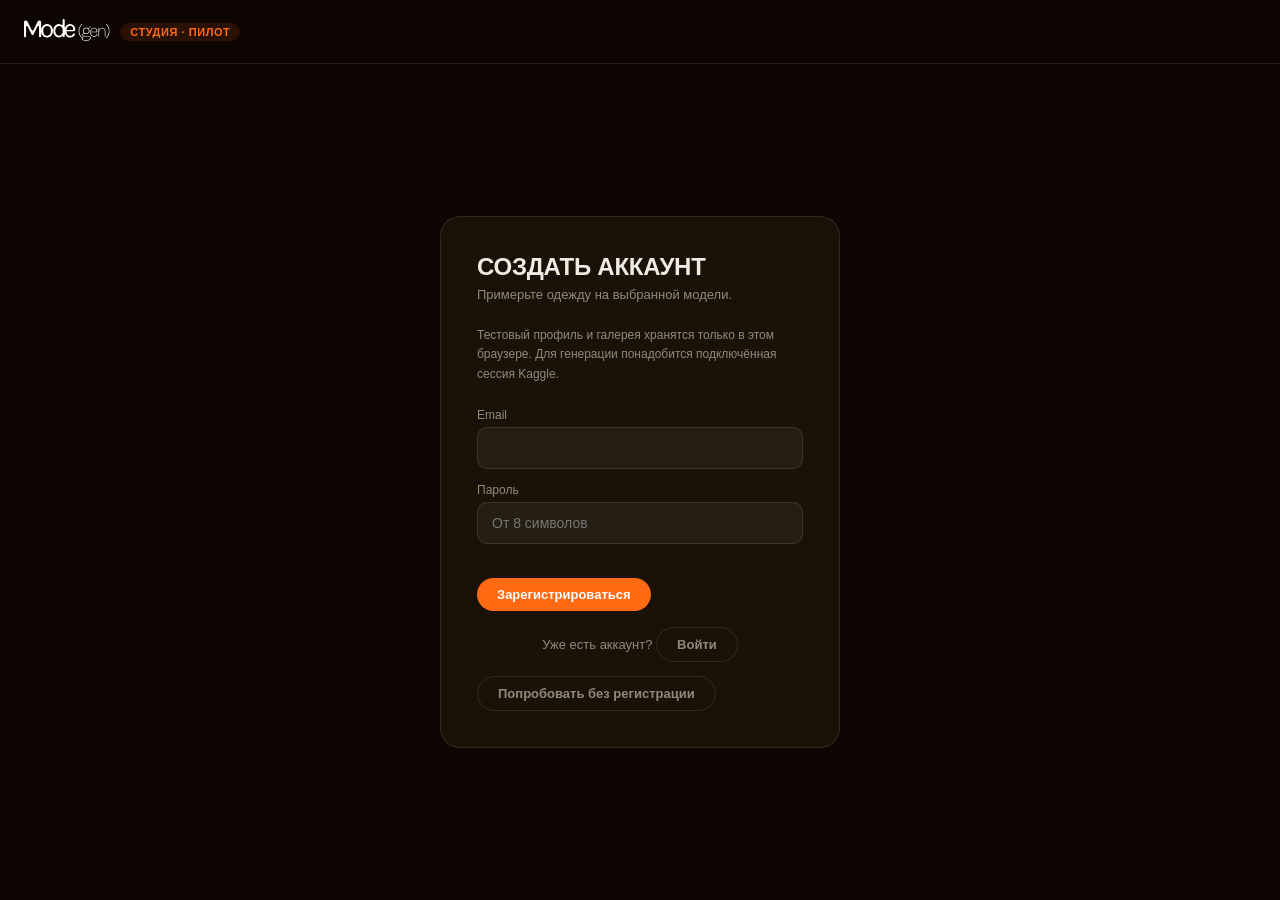
==== commit 68e6c23e: "Connect Modegen studio to a private Kaggle FASHN session" ====
--- a/ai-platform/index.html
+++ b/ai-platform/index.html
@@ -1,10 +1,5 @@
-<!DOCTYPE html>
-<html lang="ru">
-<head>
-<meta charset="UTF-8"/>
-<meta name="viewport" content="width=device-width,initial-scale=1.0"/>
-<title>Mode(gen) Studio — AI-фотосессии</title>
-<style>
+<!doctype html>
+<html lang="ru"><head><meta charset="UTF-8"><meta name="viewport" content="width=device-width,initial-scale=1"><meta name="referrer" content="no-referrer"><title>Modegen — студия примерки</title><style>
 *,*::before,*::after{box-sizing:border-box;margin:0;padding:0}
 :root{--or:#FF6A13;--bg:#0D0603;--card:#1A1206;--bd:rgba(255,255,255,.1);--tx:#F0EBE3;--mu:rgba(240,235,227,.55)}
 html,body{overflow-x:hidden;max-width:100vw}
@@ -145,389 +140,32 @@
 .toast.err{border-color:rgba(239,106,90,.4);color:#EF6A5A}
 .toast.ok{border-color:rgba(74,222,128,.4);color:#4ADE80}
 .hide{display:none!important}
-</style>
-</head>
-<body>
 
-<nav class="nav">
-  <div class="nav-left">
-    <a href="/"><img src="/logo.svg" class="logo" alt="Mode(gen)"></a>
-    <span class="studio-tag">STUDIO</span>
-  </div>
-  <div class="nav-right" id="navRight"></div>
-</nav>
-
-<div class="page">
-  <!-- AUTH -->
-  <div id="viewAuth" class="auth-wrap">
-    <div class="auth-card">
-      <h1 id="authTitle">Создать аккаунт</h1>
-      <p id="authSub">Начните генерировать фото на AI-моделях</p>
-      <div class="free-badge" id="freeBadge">🎁 3 бесплатные генерации при регистрации</div>
-      <div class="field"><label>Email</label><input type="email" id="aEmail" placeholder="you@mail.com"></div>
-      <div class="field"><label>Пароль</label><input type="password" id="aPass" placeholder="Минимум 4 символа"></div>
-      <div class="auth-err" id="aErr"></div>
-      <button class="btn" style="width:100%;padding:13px" id="aBtn" onclick="doAuth()">Зарегистрироваться</button>
-      <div class="auth-switch"><span id="switchText">Уже есть аккаунт?</span> <a onclick="toggleAuthMode()" id="switchLink">Войти</a></div>
-    </div>
-  </div>
-
-  <!-- APP -->
-  <div id="viewApp" class="hide">
-    <div class="container">
-      <div class="tabs">
-        <button class="tab active" data-tab="studio"  onclick="showTab('studio')">🎨 Студия</button>
-        <button class="tab" data-tab="gallery" onclick="showTab('gallery')">🖼 Галерея</button>
-        <button class="tab" data-tab="billing" onclick="showTab('billing')">💳 Кредиты</button>
-      </div>
-
-      <!-- STUDIO -->
-      <div id="tabStudio" class="studio">
-        <div>
-          <div class="panel" style="margin-bottom:18px">
-            <h3>1 · Фото товара</h3>
-            <div class="drop" id="drop" onclick="document.getElementById('file').click()">
-              <input type="file" id="file" accept="image/*">
-              <div id="dropInner">
-                <div class="ic">📸</div>
-                <div class="t1">Загрузите фото одежды</div>
-                <div class="t2">Вешалка, флэтлэй или манекен · JPG / PNG до 10МБ</div>
-              </div>
-            </div>
-          </div>
-          <div class="panel">
-            <h3>Результат</h3>
-            <div id="resultEmpty" style="text-align:center;padding:30px;color:var(--mu);font-size:13px">
-              Здесь появится сгенерированное фото
-            </div>
-            <div class="progress-wrap" id="progWrap">
-              <div class="pbar"><div class="pfill" id="pfill"></div></div>
-              <div class="ptext" id="ptext">Запускаем генерацию...</div>
-            </div>
-            <div class="result-wrap" id="resWrap">
-              <img class="result-img" id="resImg" alt="Результат">
-              <div class="result-actions">
-                <a class="btn" id="dlBtn" download="modegen-result.jpg">⬇ Скачать</a>
-                <button class="btn btn-ghost" onclick="resetGen()">Ещё раз</button>
-              </div>
-            </div>
-          </div>
-        </div>
-        <div>
-          <div class="panel" style="margin-bottom:18px">
-            <h3>2 · Модель</h3>
-            <div class="mgrid" id="mgrid"></div>
-          </div>
-          <div class="panel">
-            <h3>3 · Параметры</h3>
-            <div style="font-size:12px;color:var(--mu);margin-bottom:6px">Формат</div>
-            <div class="opt-row" id="fmtRow">
-              <span class="chip sel" data-v="3:4"  onclick="pick(this,'fmt')">WB 3:4</span>
-              <span class="chip" data-v="1:1"  onclick="pick(this,'fmt')">Ozon 1:1</span>
-              <span class="chip" data-v="9:16" onclick="pick(this,'fmt')">Stories 9:16</span>
-            </div>
-            <div style="font-size:12px;color:var(--mu);margin-bottom:6px">Фон</div>
-            <div class="opt-row" id="bgRow">
-              <span class="chip sel" data-v="studio" onclick="pick(this,'bg')">Студия</span>
-              <span class="chip" data-v="white"  onclick="pick(this,'bg')">Белый</span>
-              <span class="chip" data-v="street" onclick="pick(this,'bg')">Улица</span>
-            </div>
-            <button class="gen-btn" id="genBtn" onclick="generate()" disabled>
-              ✨ Сгенерировать · 1 кредит
-            </button>
-            <div class="gen-note">Генерация занимает 30–60 секунд</div>
-          </div>
-        </div>
-      </div>
-
-      <!-- GALLERY -->
-      <div id="tabGallery" class="hide">
-        <div class="ggrid" id="ggrid"></div>
-        <div class="empty hide" id="gEmpty">
-          <div class="ic">🖼</div>
-          <div>Пока нет генераций — создайте первую в Студии</div>
-        </div>
-      </div>
-
-      <!-- BILLING -->
-      <div id="tabBilling" class="hide">
-        <div class="plans">
-          <div class="plan">
-            <h4>Старт</h4>
-            <div class="price">490 ₽</div>
-            <div class="per">10 генераций · 49 ₽/фото</div>
-            <ul><li>10 кредитов</li><li>Все форматы WB/Ozon</li><li>Все AI-модели</li></ul>
-            <button class="btn" onclick="buyPlan('Старт — 490₽ / 10 кредитов')">Купить</button>
-          </div>
-          <div class="plan hot">
-            <span class="hot-tag">Популярный</span>
-            <h4>Бизнес</h4>
-            <div class="price">1 990 ₽</div>
-            <div class="per">50 генераций · 39 ₽/фото</div>
-            <ul><li>50 кредитов</li><li>Приоритетная очередь</li><li>Все AI-модели</li><li>Поддержка в Telegram</li></ul>
-            <button class="btn" onclick="buyPlan('Бизнес — 1990₽ / 50 кредитов')">Купить</button>
-          </div>
-          <div class="plan">
-            <h4>Про</h4>
-            <div class="price">5 990 ₽</div>
-            <div class="per">200 генераций · 29 ₽/фото</div>
-            <ul><li>200 кредитов</li><li>Приоритетная очередь</li><li>Персональный менеджер</li><li>Кастомные модели</li></ul>
-            <button class="btn" onclick="buyPlan('Про — 5990₽ / 200 кредитов')">Купить</button>
-          </div>
-        </div>
-        <p style="text-align:center;font-size:12px;color:var(--mu);margin-top:22px">
-          После оплаты кредиты начисляются в течение 10 минут · Оплата пока в ручном режиме через Telegram
-        </p>
-      </div>
-    </div>
-  </div>
-</div>
-
-<div class="toast" id="toast"></div>
-
-<script>
-/* ═══════════ CONFIG ═══════════ */
-// Ключ Fashn.ai — вставляется владельцем. Если пусто, берётся из localStorage 'mg_api_key'
-const EMBEDDED_KEY = '';
-const API = 'https://api.fashn.ai/v1';
-function apiKey(){ return EMBEDDED_KEY || localStorage.getItem('mg_api_key') || ''; }
-
-// Админ: откройте /ai-platform/?setkey=ВАШ_КЛЮЧ чтобы сохранить ключ в этом браузере
-(function(){
-  const p = new URLSearchParams(location.search);
-  if (p.get('setkey')) { localStorage.setItem('mg_api_key', p.get('setkey')); history.replaceState(null,'',location.pathname); toast('API ключ сохранён ✓','ok'); }
-})();
-
-/* ═══════════ MODELS ═══════════ */
-const MODELS = [
-  {n:5, name:'Нова'},{n:6, name:'Сэй'},{n:7, name:'Рия'},{n:9, name:'Лина'},
-  {n:10,name:'Каора'},{n:11,name:'Диана'},{n:15,name:'Алина'},{n:16,name:'Кай'},
-  {n:8, name:'Эмре'},{n:12,name:'Оливер'},{n:13,name:'Марко'},{n:14,name:'Дино'},
-];
-
-/* ═══════════ STATE ═══════════ */
-let user = JSON.parse(localStorage.getItem('mg_user') || 'null');
-let authMode = 'register';
-let sel = { fmt:'3:4', bg:'studio', model:null, photo:null };
-
-/* ═══════════ AUTH ═══════════ */
-function toggleAuthMode(){
-  authMode = authMode==='register' ? 'login' : 'register';
-  document.getElementById('authTitle').textContent = authMode==='register' ? 'Создать аккаунт' : 'Вход';
-  document.getElementById('aBtn').textContent      = authMode==='register' ? 'Зарегистрироваться' : 'Войти';
-  document.getElementById('switchText').textContent= authMode==='register' ? 'Уже есть аккаунт?' : 'Нет аккаунта?';
-  document.getElementById('switchLink').textContent= authMode==='register' ? 'Войти' : 'Регистрация';
-  document.getElementById('freeBadge').style.display = authMode==='register' ? 'block':'none';
-}
-function doAuth(){
-  const email = document.getElementById('aEmail').value.trim();
-  const pass  = document.getElementById('aPass').value;
-  const err   = document.getElementById('aErr');
-  if (!email.includes('@')) { err.textContent='Введите корректный email'; return; }
-  if (pass.length < 4)      { err.textContent='Пароль минимум 4 символа'; return; }
-  err.textContent='';
-  const users = JSON.parse(localStorage.getItem('mg_users') || '{}');
-  if (authMode==='register') {
-    if (users[email]) { err.textContent='Аккаунт уже существует — войдите'; return; }
-    users[email] = { pass, credits:3, gallery:[] };
-    localStorage.setItem('mg_users', JSON.stringify(users));
-    user = { email, credits:3 };
-  } else {
-    if (!users[email] || users[email].pass !== pass) { err.textContent='Неверный email или пароль'; return; }
-    user = { email, credits: users[email].credits };
-  }
-  localStorage.setItem('mg_user', JSON.stringify(user));
-  toast(authMode==='register' ? 'Добро пожаловать! 3 кредита начислены 🎁' : 'С возвращением!','ok');
-  render();
-}
-function logout(){ user=null; localStorage.removeItem('mg_user'); render(); }
-function saveCredits(){
-  const users = JSON.parse(localStorage.getItem('mg_users')||'{}');
-  if (users[user.email]) { users[user.email].credits = user.credits; localStorage.setItem('mg_users', JSON.stringify(users)); }
-  localStorage.setItem('mg_user', JSON.stringify(user));
-  renderNav();
-}
-
-/* ═══════════ RENDER ═══════════ */
-function render(){
-  document.getElementById('viewAuth').classList.toggle('hide', !!user);
-  document.getElementById('viewApp').classList.toggle('hide', !user);
-  renderNav();
-  if (user) { renderModels(); renderGallery(); }
-}
-function renderNav(){
-  const el = document.getElementById('navRight');
-  el.innerHTML = user
-    ? `<div class="credits-pill">⚡ <span>${user.credits}</span> кредитов</div>
-       <button class="btn btn-ghost" onclick="logout()">Выйти</button>`
-    : `<a class="btn btn-ghost" href="/">← На сайт</a>`;
-}
-function renderModels(){
-  const g = document.getElementById('mgrid');
-  g.innerHTML = MODELS.map(m =>
-    `<div class="mopt" data-n="${m.n}" onclick="pickModel(this,${m.n})">
-       <img src="/img/model${m.n}.jpg" loading="lazy" alt="${m.name}">
-       <div class="mname">${m.name}</div>
-     </div>`).join('');
-}
-function showTab(t){
-  document.querySelectorAll('.tab').forEach(b=>b.classList.toggle('active', b.dataset.tab===t));
-  document.getElementById('tabStudio').classList.toggle('hide', t!=='studio');
-  document.getElementById('tabGallery').classList.toggle('hide', t!=='gallery');
-  document.getElementById('tabBilling').classList.toggle('hide', t!=='billing');
-  if (t==='gallery') renderGallery();
-}
-
-/* ═══════════ STUDIO ═══════════ */
-function pick(el, group){
-  el.parentElement.querySelectorAll('.chip').forEach(c=>c.classList.remove('sel'));
-  el.classList.add('sel');
-  sel[group] = el.dataset.v;
-}
-function pickModel(el, n){
-  document.querySelectorAll('.mopt').forEach(m=>m.classList.remove('sel'));
-  el.classList.add('sel');
-  sel.model = n;
-  updateGenBtn();
-}
-const drop = document.getElementById('drop');
-document.getElementById('file').addEventListener('change', e => handleFile(e.target.files[0]));
-drop.addEventListener('dragover',  e => { e.preventDefault(); drop.classList.add('over'); });
-drop.addEventListener('dragleave', () => drop.classList.remove('over'));
-drop.addEventListener('drop', e => { e.preventDefault(); drop.classList.remove('over'); handleFile(e.dataTransfer.files[0]); });
-
-function handleFile(f){
-  if (!f || !f.type.startsWith('image/')) return;
-  if (f.size > 10*1024*1024) { toast('Файл больше 10МБ','err'); return; }
-  const r = new FileReader();
-  r.onload = ev => {
-    sel.photo = ev.target.result;
-    document.getElementById('dropInner').innerHTML = `<img class="preview" src="${sel.photo}">`;
-    updateGenBtn();
-  };
-  r.readAsDataURL(f);
-}
-function updateGenBtn(){
-  document.getElementById('genBtn').disabled = !(sel.photo && sel.model && user && user.credits > 0);
-}
-function resetGen(){
-  document.getElementById('resWrap').classList.remove('show');
-  document.getElementById('resultEmpty').style.display='block';
-}
-
-/* ═══════════ GENERATION (Fashn.ai) ═══════════ */
-async function generate(){
-  if (!apiKey()) {
-    toast('Сервис генерации временно недоступен — попробуйте позже','err');
-    return;
-  }
-  if (user.credits < 1) { toast('Недостаточно кредитов','err'); showTab('billing'); return; }
-
-  const btn = document.getElementById('genBtn');
-  btn.disabled = true;
-  document.getElementById('resultEmpty').style.display='none';
-  document.getElementById('resWrap').classList.remove('show');
-  const pw = document.getElementById('progWrap'); pw.classList.add('show');
-  const pf = document.getElementById('pfill'), pt = document.getElementById('ptext');
-  pf.style.width='8%'; pt.textContent='Отправляем фото...';
-
-  try {
-    // 1. Запуск
-    const runRes = await fetch(API + '/run', {
-      method:'POST',
-      headers:{ 'Authorization':'Bearer '+apiKey(), 'Content-Type':'application/json' },
-      body: JSON.stringify({
-        model_name: 'product-to-model',
-        inputs: {
-          product_image: sel.photo,
-          aspect_ratio: sel.fmt,
-          prompt: bgPrompt()
-        }
-      })
-    });
-    if (!runRes.ok) throw new Error('API error ' + runRes.status);
-    const run = await runRes.json();
-    const id = run.id;
-    if (!id) throw new Error('Нет ID задачи');
-
-    // 2. Поллинг
-    pf.style.width='25%'; pt.textContent='Генерируем — 30–60 сек...';
-    let output = null;
-    for (let i=0; i<40; i++) {
-      await new Promise(r=>setTimeout(r, 3000));
-      pf.style.width = Math.min(25 + i*2, 92) + '%';
-      const st = await fetch(API + '/status/' + id, {
-        headers:{ 'Authorization':'Bearer '+apiKey() }
-      });
-      const s = await st.json();
-      if (s.status === 'completed') { output = (s.output && s.output[0]) || null; break; }
-      if (s.status === 'failed')    throw new Error(s.error || 'Генерация не удалась');
-    }
-    if (!output) throw new Error('Таймаут — попробуйте ещё раз');
-
-    // 3. Результат
-    pf.style.width='100%'; pt.textContent='Готово!';
-    user.credits -= 1; saveCredits();
-
-    const img = document.getElementById('resImg');
-    img.src = output;
-    document.getElementById('dlBtn').href = output;
-    setTimeout(()=>{ pw.classList.remove('show'); document.getElementById('resWrap').classList.add('show'); }, 400);
-
-    // Сохранить в галерею
-    const users = JSON.parse(localStorage.getItem('mg_users')||'{}');
-    if (users[user.email]) {
-      users[user.email].gallery = users[user.email].gallery || [];
-      users[user.email].gallery.unshift({ url:output, date:new Date().toLocaleDateString('ru'), fmt:sel.fmt });
-      if (users[user.email].gallery.length > 50) users[user.email].gallery.pop();
-      localStorage.setItem('mg_users', JSON.stringify(users));
-    }
-    toast('Фото готово! −1 кредит','ok');
-  } catch(e) {
-    pw.classList.remove('show');
-    document.getElementById('resultEmpty').style.display='block';
-    toast('Ошибка: ' + e.message,'err');
-  }
-  updateGenBtn();
-}
-function bgPrompt(){
-  const m = MODELS.find(x=>x.n===sel.model);
-  const bgs = { studio:'professional studio lighting, neutral grey background',
-                white:'clean white background, e-commerce product photo',
-                street:'urban street style, natural daylight' };
-  return `fashion model wearing the product, ${bgs[sel.bg]}, high quality, photorealistic`;
-}
-
-/* ═══════════ GALLERY ═══════════ */
-function renderGallery(){
-  const users = JSON.parse(localStorage.getItem('mg_users')||'{}');
-  const items = (user && users[user.email] && users[user.email].gallery) || [];
-  const g = document.getElementById('ggrid');
-  document.getElementById('gEmpty').classList.toggle('hide', items.length>0);
-  g.innerHTML = items.map(it =>
-    `<div class="gitem">
-       <img src="${it.url}" loading="lazy">
-       <div class="gmeta">${it.date} · ${it.fmt}</div>
-       <a class="gdl" href="${it.url}" download>⬇ Скачать</a>
-     </div>`).join('');
-}
-
-/* ═══════════ BILLING ═══════════ */
-function buyPlan(plan){
-  const text = encodeURIComponent('Здравствуйте! Хочу купить пакет: ' + plan + '\nМой аккаунт: ' + (user?user.email:''));
-  window.open('https://t.me/milenasmi?text=' + text, '_blank');
-  toast('Откроется Telegram для оформления','ok');
-}
-
-/* ═══════════ TOAST ═══════════ */
-let tT=null;
-function toast(msg, type){
-  const t = document.getElementById('toast');
-  t.textContent = msg; t.className = 'toast show ' + (type||'');
-  clearTimeout(tT); tT = setTimeout(()=>t.classList.remove('show'), 4000);
-}
-
-render();
-</script>
-</body>
-</html>
+.connection{margin-bottom:22px}.connection summary{cursor:pointer;font-size:16px}.connection-grid{display:grid;grid-template-columns:1fr 1fr;gap:14px;margin-top:18px}.notice{font-size:13px;color:var(--mu);line-height:1.6;margin:12px 0}.status{font-size:14px;margin:12px 0;line-height:1.5}.status.ok{color:#4ADE80}.status.err{color:#EF6A5A}.file-label{display:block;padding:12px;border:1px dashed var(--or);border-radius:10px;cursor:pointer;margin-bottom:12px}.file-label input{display:block;max-width:100%;margin-top:8px}.custom-person{max-height:220px;max-width:100%;display:block;margin:10px auto}.mopt{background:var(--card);color:var(--tx);width:100%}.mgrid{margin-top:16px}.pfill{width:40%;animation:waiting 1.7s ease-in-out infinite alternate}@keyframes waiting{to{transform:translateX(145%)}}.result-img{max-height:650px;object-fit:contain}#resultMessage{color:#EF6A5A;font-size:13px;line-height:1.6;margin-top:10px}#resultMeta{font-size:12px;color:var(--mu);margin-top:12px}.auth-card label{display:block;margin-bottom:5px}.auth-card .notice{font-size:12px}.field input:disabled{opacity:.5} @media(max-width:650px){.connection-grid{grid-template-columns:1fr}.nav{padding:0 14px}.container{padding:24px 14px}.panel{padding:18px}.auth-card{padding:24px}.result-actions{flex-wrap:wrap}}
+</style></head><body>
+<nav class="nav"><div class="nav-left"><a href="/"><img src="/logo.svg" class="logo" alt="Modegen"></a><span class="studio-tag">СТУДИЯ · ПИЛОТ</span></div><div class="nav-right" id="navRight"></div></nav>
+<main class="page">
+<section id="viewAuth" class="auth-wrap"><form class="auth-card" id="authForm">
+<h1 id="authTitle">Создать аккаунт</h1><p>Примерьте одежду на выбранной модели.</p>
+<p class="notice">Тестовый профиль и галерея хранятся только в этом браузере. Для генерации понадобится подключённая сессия Kaggle.</p>
+<div class="field"><label for="aEmail">Email</label><input type="email" id="aEmail" autocomplete="username" required></div>
+<div class="field"><label for="aPass">Пароль</label><input type="password" id="aPass" autocomplete="new-password" minlength="8" required placeholder="От 8 символов"></div>
+<div id="aErr" class="auth-err" role="alert"></div><button class="btn" id="aBtn" type="submit">Зарегистрироваться</button>
+<div class="auth-switch"><span id="switchText">Уже есть аккаунт?</span> <button type="button" class="btn btn-ghost" id="switchAuth">Войти</button></div>
+</form></section>
+<div id="viewApp" class="hide"><div class="container">
+<div class="tabs"><button class="tab active" data-tab="studio">Студия</button><button class="tab" data-tab="gallery">Галерея</button></div>
+<section id="tabStudio">
+<details class="panel connection" open id="connectionPanel"><summary>Подключение Kaggle</summary>
+<p class="notice">Запустите <a href="./modegen_kaggle_web.ipynb" download style="color:var(--or)">ноутбук для сайта</a> в Kaggle с GPU и Internet On. Вставьте адрес и ключ из его последней ячейки. Фото отправятся в эту сессию только после нажатия «Создать кадр».</p>
+<div class="connection-grid"><div class="field"><label for="serverUrl">Адрес подключения</label><input id="serverUrl" type="url" placeholder="https://….gradio.live" autocomplete="off" spellcheck="false"></div><div class="field"><label for="serverKey">Ключ подключения</label><input id="serverKey" type="password" autocomplete="off" placeholder="Ключ из вашего notebook"></div></div>
+<button class="btn" id="connectBtn">Подключить</button> <button class="btn btn-ghost" id="disconnectBtn" disabled>Отключить</button>
+<p id="connectionStatus" class="status" role="status">Сессия не подключена.</p><p class="notice">Тестируем FASHN из последнего завершённого запуска. Качество пока экспериментальное: проверяйте фасон и принт. Соединение работает, пока запущена сессия Kaggle.</p>
+</details>
+<div class="studio"><div>
+<section class="panel" style="margin-bottom:18px"><h3>1 · Фото одежды</h3><label class="drop" id="drop" for="file"><input type="file" id="file" accept="image/jpeg,image/png,image/webp"><div id="dropInner"><div class="ic">＋</div><div class="t1">Загрузите фото одежды</div><div class="t2">Разложенный верх · JPG, PNG или WebP до 8 МБ</div></div></label><p class="notice">В этом тесте: футболки, рубашки и лонгсливы. Лучше снять вещь целиком на однотонном фоне.</p></section>
+<section class="panel"><h3>Результат</h3><div id="resultEmpty" class="empty">Здесь появится новый кадр.</div><div id="progWrap" class="progress-wrap" role="status"><div class="pbar"><div class="pfill"></div></div><p id="ptext" class="ptext"></p></div><p id="resultMessage" role="alert"></p><div id="resWrap" class="result-wrap"><img id="resImg" class="result-img" alt="Результат примерки"><p id="resultMeta"></p><div class="result-actions"><a id="dlBtn" class="btn" download="modegen-result.png">Скачать PNG</a><button id="resetBtn" class="btn btn-ghost">Новый кадр</button></div></div></section>
+</div><div><section class="panel" style="margin-bottom:18px"><h3>2 · Человек</h3><label class="file-label" for="personFile">Загрузить своё фото<input id="personFile" type="file" accept="image/jpeg,image/png,image/webp"></label><img id="personPreview" class="custom-person hide" alt="Ваше фото человека"><p class="notice">Или выберите модель ниже. Голова, руки и верх тела должны быть видны.</p><div class="mgrid" id="mgrid"></div></section>
+<section class="panel"><h3>3 · Создать кадр</h3><p class="notice">Сохраняем исходную позу и фон. Один вариант за запуск. В предыдущем тесте генерация занимала около 4–5 минут.</p><button class="gen-btn" id="genBtn" disabled>Создать кадр</button><p class="gen-note">Без оплаты. Используется бесплатная GPU-квота вашей сессии Kaggle.</p></section></div></div>
+</section><section id="tabGallery" class="hide"><p class="notice">Результаты хранятся в этом браузере. Скачивайте нужные кадры перед очисткой его данных.</p><div id="ggrid" class="ggrid"></div><p id="gEmpty" class="empty">Сохранённых результатов пока нет.</p></section>
+</div></div></main><div id="toast" class="toast" role="status"></div><script type="module" src="./app.mjs"></script></body></html>
